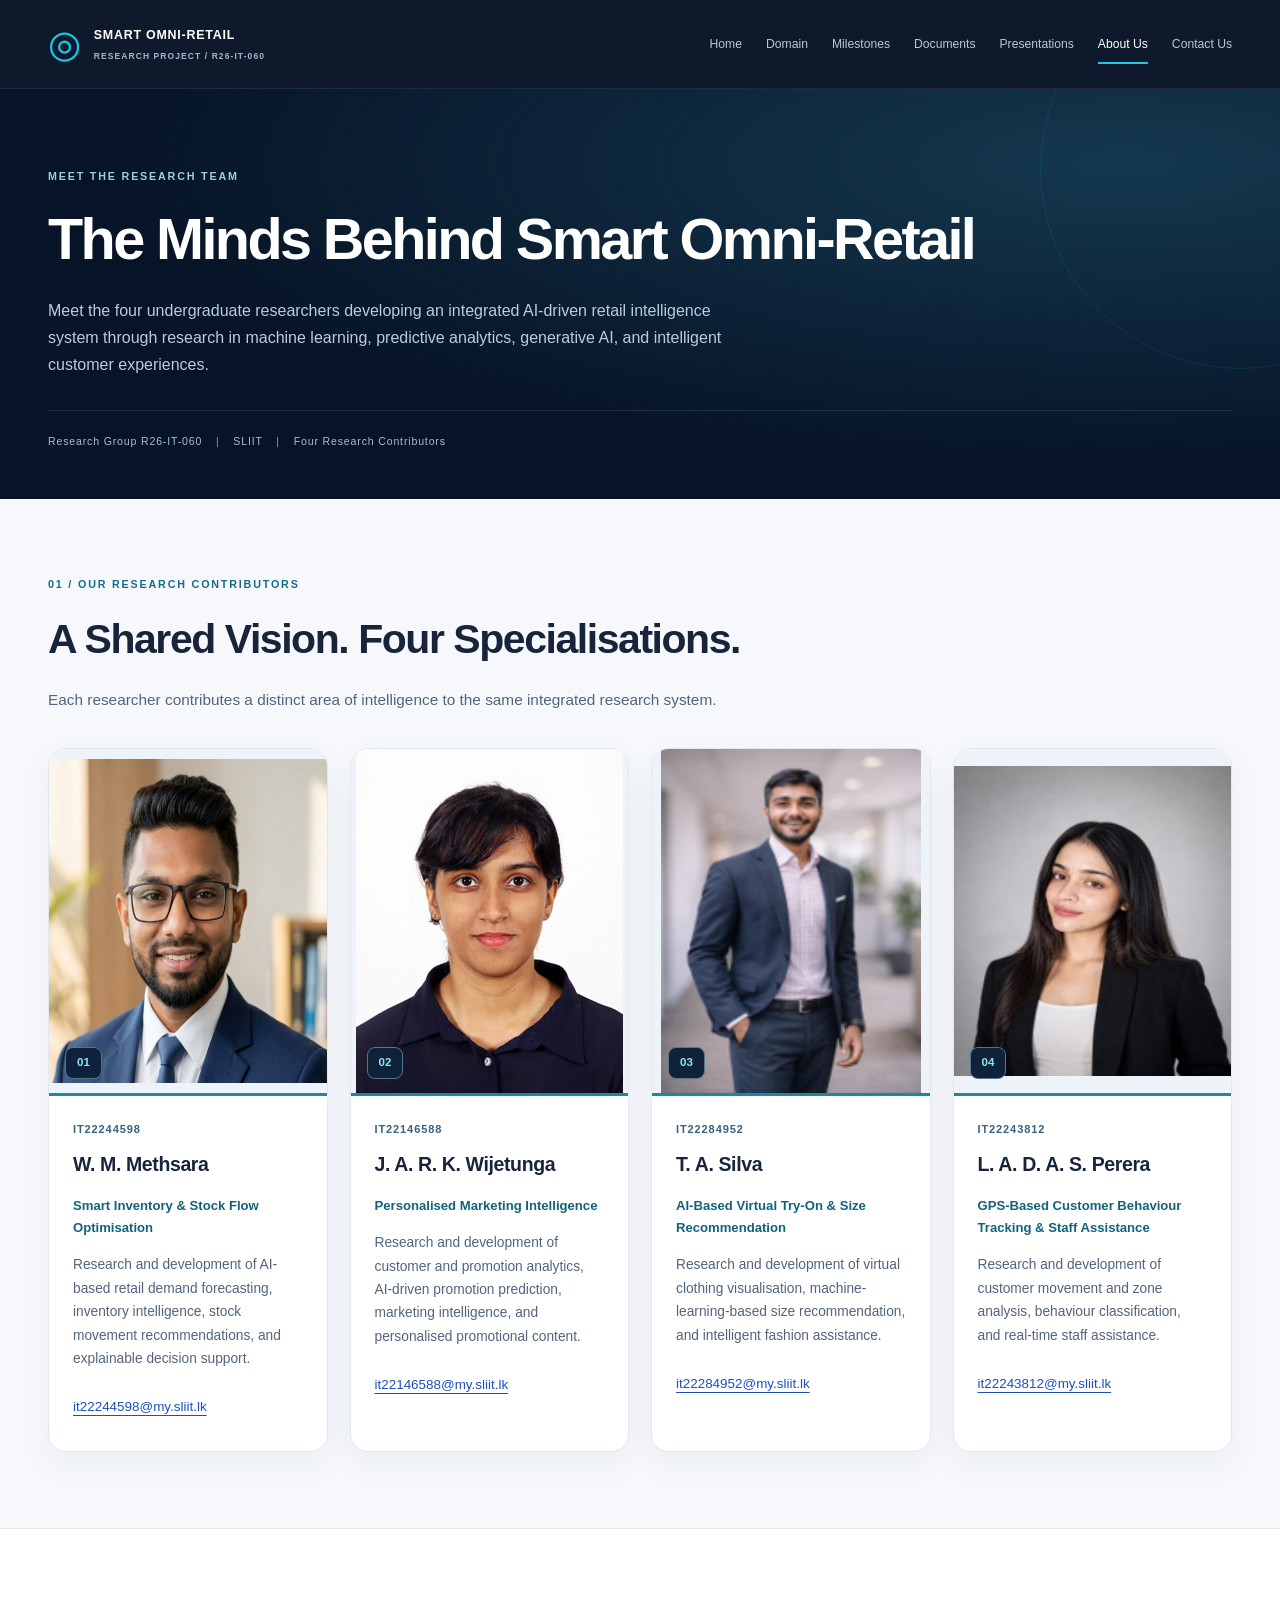
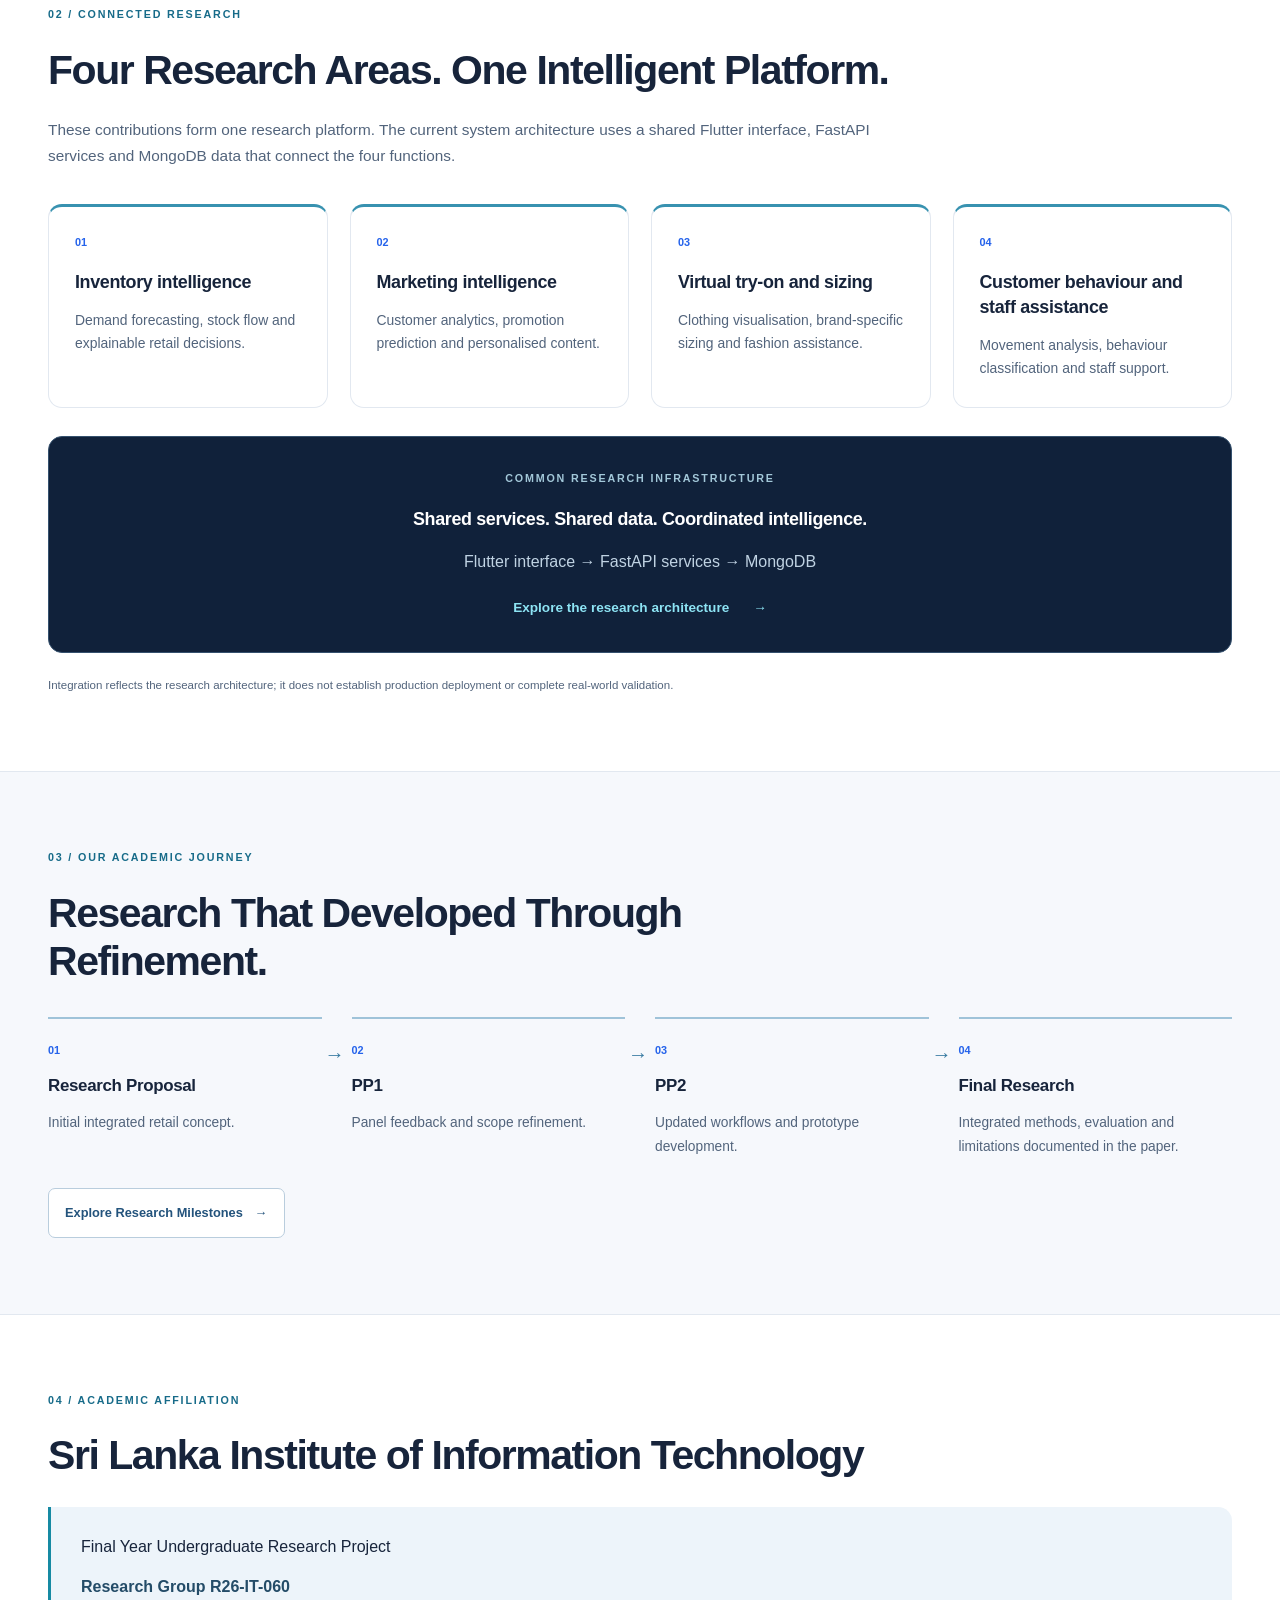
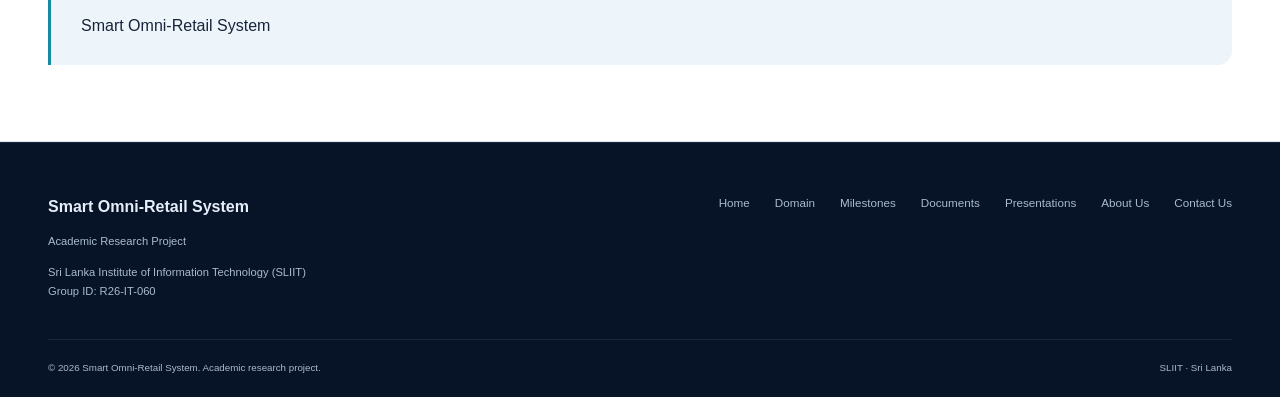
==== about.html @ 410c2c69 "Initialize academic website source with private document exclusions" ====
<!DOCTYPE html>
<html lang="en"><head><meta charset="utf-8"><meta name="viewport" content="width=device-width,initial-scale=1"><meta name="description" content="Smart Omni-Retail System: an integrated AI-driven fashion retail research project at SLIIT, group R26-IT-060."><meta name="theme-color" content="#071326"><title>About Us | Smart Omni-Retail Research</title><link rel="stylesheet" href="css/style.css"><link rel="stylesheet" href="css/components.css"><link rel="stylesheet" href="css/responsive.css"></head><body><a class="skip" href="#main">Skip to main content</a><header><div class="container header-inner"><a class="brand" href="index.html"><span class="brand-mark" aria-hidden="true">&#9678;</span><span>SMART OMNI-RETAIL<small>RESEARCH PROJECT / R26-IT-060</small></span></a><nav class="desktop-nav" aria-label="Main navigation"><a href="index.html">Home</a><a href="domain.html">Domain</a><a href="milestones.html">Milestones</a><a href="documents.html">Documents</a><a href="presentations.html">Presentations</a><a href="about.html" aria-current="page">About Us</a><a href="contact.html">Contact Us</a></nav><details class="mobile-nav"><summary>Menu <span aria-hidden="true">&#43;</span></summary><nav aria-label="Mobile navigation"><a href="index.html">Home</a><a href="domain.html">Domain</a><a href="milestones.html">Milestones</a><a href="documents.html">Documents</a><a href="presentations.html">Presentations</a><a href="about.html" aria-current="page">About Us</a><a href="contact.html">Contact Us</a></nav></details></div></header><main id="main" class="archive-page people-page"><section class="archive-hero"><div class="container"><p class="eyebrow">MEET THE RESEARCH TEAM</p><h1>The Minds Behind Smart Omni-Retail</h1><p class="archive-hero-description">Meet the four undergraduate researchers developing an integrated AI-driven retail intelligence system through research in machine learning, predictive analytics, generative AI, and intelligent customer experiences.</p><div class="archive-hero-meta">Research Group R26-IT-060 <span aria-hidden="true">|</span> SLIIT <span aria-hidden="true">|</span> Four Research Contributors</div></div></section><section class="section" id="researchers"><div class="container"><p class="eyebrow">01 / OUR RESEARCH CONTRIBUTORS</p><h2>A Shared Vision. Four Specialisations.</h2><p class="archive-lead">Each researcher contributes a distinct area of intelligence to the same integrated research system.</p><div class="team-grid"><article class="team-card"><div class="team-portrait"><img src="assets/images/team/W.M.Methsara_IT22244598.png" alt="Portrait of W. M. Methsara" width="476" height="555" loading="lazy" decoding="async"><span class="team-number" aria-hidden="true">01</span></div><div class="team-card-body"><p class="team-id">IT22244598</p><h3>W. M. Methsara</h3><p class="team-specialisation">Smart Inventory &amp; Stock Flow Optimisation</p><p class="team-summary">Research and development of AI-based retail demand forecasting, inventory intelligence, stock movement recommendations, and explainable decision support.</p><a class="team-email" href="mailto:it22244598@my.sliit.lk">it22244598@my.sliit.lk</a></div></article><article class="team-card"><div class="team-portrait"><img src="assets/images/team/J.A.R.K.WIJETUNGA_IT22146588.jpg" alt="Portrait of J. A. R. K. Wijetunga" width="531" height="683" loading="lazy" decoding="async"><span class="team-number" aria-hidden="true">02</span></div><div class="team-card-body"><p class="team-id">IT22146588</p><h3>J. A. R. K. Wijetunga</h3><p class="team-specialisation">Personalised Marketing Intelligence</p><p class="team-summary">Research and development of customer and promotion analytics, AI-driven promotion prediction, marketing intelligence, and personalised promotional content.</p><a class="team-email" href="mailto:it22146588@my.sliit.lk">it22146588@my.sliit.lk</a></div></article><article class="team-card"><div class="team-portrait"><img src="assets/images/team/T.A.Silva_IT22284952.png" alt="Portrait of T. A. Silva" width="146" height="193" loading="lazy" decoding="async"><span class="team-number" aria-hidden="true">03</span></div><div class="team-card-body"><p class="team-id">IT22284952</p><h3>T. A. Silva</h3><p class="team-specialisation">AI-Based Virtual Try-On &amp; Size Recommendation</p><p class="team-summary">Research and development of virtual clothing visualisation, machine-learning-based size recommendation, and intelligent fashion assistance.</p><a class="team-email" href="mailto:it22284952@my.sliit.lk">it22284952@my.sliit.lk</a></div></article><article class="team-card"><div class="team-portrait"><img src="assets/images/team/L.A.D.A.S.Perera_IT22243812.jpg" alt="Portrait of L. A. D. A. S. Perera" width="221" height="247" loading="lazy" decoding="async"><span class="team-number" aria-hidden="true">04</span></div><div class="team-card-body"><p class="team-id">IT22243812</p><h3>L. A. D. A. S. Perera</h3><p class="team-specialisation">GPS-Based Customer Behaviour Tracking &amp; Staff Assistance</p><p class="team-summary">Research and development of customer movement and zone analysis, behaviour classification, and real-time staff assistance.</p><a class="team-email" href="mailto:it22243812@my.sliit.lk">it22243812@my.sliit.lk</a></div></article></div></div></section><section class="section white-section" id="integrated-contributions"><div class="container"><p class="eyebrow">02 / CONNECTED RESEARCH</p><h2>Four Research Areas. One Intelligent Platform.</h2><p class="archive-lead">These contributions form one research platform. The current system architecture uses a shared Flutter interface, FastAPI services and MongoDB data that connect the four functions.</p><div class="team-function-grid"><article class="team-function"><span class="index">01</span><h3>Inventory intelligence</h3><p>Demand forecasting, stock flow and explainable retail decisions.</p></article><article class="team-function"><span class="index">02</span><h3>Marketing intelligence</h3><p>Customer analytics, promotion prediction and personalised content.</p></article><article class="team-function"><span class="index">03</span><h3>Virtual try-on and sizing</h3><p>Clothing visualisation, brand-specific sizing and fashion assistance.</p></article><article class="team-function"><span class="index">04</span><h3>Customer behaviour and staff assistance</h3><p>Movement analysis, behaviour classification and staff support.</p></article></div><div class="team-shared"><p class="eyebrow">COMMON RESEARCH INFRASTRUCTURE</p><h3>Shared services. Shared data. Coordinated intelligence.</h3><p>Flutter interface &rarr; FastAPI services &rarr; MongoDB</p><a class="text-link" href="domain.html#architecture">Explore the research architecture <span aria-hidden="true">&#8594;</span></a></div><p class="archive-source">Integration reflects the research architecture; it does not establish production deployment or complete real-world validation.</p></div></section><section class="section" id="team-journey"><div class="container"><p class="eyebrow">03 / OUR ACADEMIC JOURNEY</p><h2>Research That Developed Through Refinement.</h2><ol class="research-progression"><li><span class="index">01</span><h3>Research Proposal</h3><p>Initial integrated retail concept.</p></li><li><span class="index">02</span><h3>PP1</h3><p>Panel feedback and scope refinement.</p></li><li><span class="index">03</span><h3>PP2</h3><p>Updated workflows and prototype development.</p></li><li><span class="index">04</span><h3>Final Research</h3><p>Integrated methods, evaluation and limitations documented in the paper.</p></li></ol><div class="archive-bottom-links"><a class="button archive-outline" href="milestones.html">Explore Research Milestones <span aria-hidden="true">&#8594;</span></a></div></div></section><section class="section white-section" id="academic-affiliation"><div class="container"><p class="eyebrow">04 / ACADEMIC AFFILIATION</p><h2>Sri Lanka Institute of Information Technology</h2><div class="team-affiliation"><p>Final Year Undergraduate Research Project</p><strong>Research Group R26-IT-060</strong><p>Smart Omni-Retail System</p></div></div></section></main><footer><div class="container footer-grid"><div><a class="footer-brand" href="index.html">Smart Omni-Retail System</a><p>Academic Research Project</p><p>Sri Lanka Institute of Information Technology (SLIIT)<br>Group ID: R26-IT-060</p></div><nav aria-label="Footer navigation"><a href="index.html">Home</a><a href="domain.html">Domain</a><a href="milestones.html">Milestones</a><a href="documents.html">Documents</a><a href="presentations.html">Presentations</a><a href="about.html">About Us</a><a href="contact.html">Contact Us</a></nav></div><div class="container footer-bottom"><span>&copy; 2026 Smart Omni-Retail System. Academic research project.</span><span>SLIIT &middot; Sri Lanka</span></div></footer></body></html>
---- css/style.css ----
/* Design tokens, reset, typography and global layout */
:root {
  --navy: #071326;
  --navy-soft: #10213a;
  --cyan: #19c8e8;
  --blue: #2563eb;
  --background: #f6f8fc;
  --white: #fff;
  --text: #17243b;
  --muted: #52647c;
  --border: #e2e8f0;
  --radius: 18px;
  --shadow: 0 12px 32px rgb(23 36 59 / 5%);
}
*,
*::before,
*::after {
  box-sizing: border-box;
}
html {
  scroll-behavior: smooth;
  scroll-padding-top: 110px;
}
body {
  margin: 0;
  background: var(--background);
  color: var(--text);
  font-family: "Segoe UI", Arial, sans-serif;
  font-size: 16px;
  line-height: 1.7;
  -webkit-font-smoothing: antialiased;
}
h1,
h2,
h3,
p,
figure {
  margin: 0;
}
h1,
h2,
h3 {
  line-height: 1.18;
  letter-spacing: -0.035em;
}
h2 {
  font-size: clamp(1.9rem, 3.2vw, 2.85rem);
  font-weight: 650;
}
h3 {
  font-size: 1.12rem;
  letter-spacing: -0.02em;
}
a {
  color: inherit;
  text-decoration: none;
}
a:focus-visible,
summary:focus-visible {
  outline: 3px solid var(--blue);
  outline-offset: 5px;
}
svg {
  width: 25px;
  height: 25px;
  flex-shrink: 0;
}
::selection {
  background: #b4eff7;
  color: var(--navy);
}
.container {
  width: min(1240px, calc(100% - 96px));
  margin-inline: auto;
}
.section {
  padding: 94px 0;
}
.eyebrow {
  font-size: 0.67rem;
  letter-spacing: 0.17em;
  font-weight: 700;
  color: #176b89;
  margin-bottom: 22px;
}
.section-heading {
  display: flex;
  justify-content: space-between;
  align-items: end;
  gap: 32px;
  margin-bottom: 38px;
}
.section-heading > p {
  color: var(--muted);
  font-size: 0.9rem;
}
.description {
  color: var(--muted);
  margin-top: 24px;
  max-width: 470px;
}
.muted {
  color: var(--muted);
  font-size: 0.85rem;
}
.button-row {
  display: flex;
  flex-wrap: wrap;
  gap: 12px;
}
.text-link {
  display: inline-flex;
  align-items: center;
  gap: 24px;
  color: #1d4ebc;
  font-weight: 650;
  font-size: 0.85rem;
}
.text-link:hover {
  color: #13407e;
}
.skip {
  position: fixed;
  top: 10px;
  left: 12px;
  z-index: 100;
  background: white;
  color: var(--navy);
  padding: 10px 16px;
  transform: translateY(-160%);
}
.skip:focus {
  transform: translateY(0);
}

/* Allow grid children to shrink at narrow viewport widths. */
.hero-grid > * {
  min-width: 0;
}
.hero-visual {
  min-width: 0;
}

/* Phase 2: scoped academic layout; existing pages retain their tokens. */
html.domain-document{--research-header-height:88px;--research-nav-height:56px;scroll-padding-top:calc(var(--research-header-height) + var(--research-nav-height) + 18px)}
.domain-page{--domain-cyan:#08768c;--domain-purple:#7754a4;--domain-green:#28735c}
.domain-page .section{padding-block:76px}.domain-page p{overflow-wrap:break-word}.domain-page h2{max-width:840px}.domain-page h4{font-size:.83rem;margin:22px 0 10px;letter-spacing:.015em}.domain-page h4:first-child{margin-top:0}.domain-page ul{padding-left:20px}.domain-page li{padding-left:2px}.domain-page li+li{margin-top:7px}.domain-page .domain-lead{font-size:.96rem;color:var(--muted);max-width:820px;margin:22px 0 32px}.domain-page .source-line{font-size:.75rem;color:var(--muted);margin-top:24px}.domain-page small{font-size:.65rem;letter-spacing:.1em;font-weight:650}.domain-page .domain-intro{display:grid;grid-template-columns:.9fr 1.1fr;gap:75px}.domain-page .domain-intro p:not(.eyebrow){color:var(--muted);font-size:.94rem}.domain-page .domain-intro p+p{margin-top:18px}.domain-page .domain-figure{margin-top:36px}.domain-page figcaption{font-size:.76rem;color:var(--muted);margin-top:20px;line-height:1.6}.domain-page .citations{font-size:.78rem;white-space:normal}.domain-page .citations a{display:inline-block;color:#1d4ebc;text-decoration:underline;text-underline-offset:3px;padding-inline:2px}.domain-page .domain-note a{text-decoration:underline;text-underline-offset:3px;color:#1d4ebc}.domain-page .back-top{margin-top:30px}

/* Phase 3: scoped archive layout and typography. */
.archive-page{--archive-cyan:#126f88;--archive-purple:#7256a3;--archive-green:#28735c}
.archive-page .section{padding-block:76px}
.archive-page h2{max-width:850px}
.archive-page p{overflow-wrap:break-word}
.archive-page h4{font-size:.87rem;letter-spacing:-.01em;line-height:1.45}
.archive-page .archive-lead{color:var(--muted);font-size:.96rem;max-width:840px;margin:23px 0 35px}
.archive-page .archive-section-heading{display:flex;justify-content:space-between;align-items:end;gap:30px}
.archive-page .archive-section-heading .text-link{flex-shrink:0}
.archive-page small{font-size:.64rem;font-weight:700;letter-spacing:.1em;line-height:1.6}
.archive-page .button{max-width:100%;gap:12px;padding-inline:16px;text-align:center}
.archive-page .button span{flex-shrink:0}
.archive-page .archive-source{font-size:.72rem;color:var(--muted);margin-top:23px}
.archive-page .archive-file-note{font-size:.84rem;color:var(--muted);margin:-12px 0 30px;max-width:820px}
---- css/components.css ----
/* Navigation and shared components */
header {
  position: sticky;
  top: 0;
  z-index: 20;
  background: rgb(7 19 38 / 97%);
  color: white;
  border-bottom: 1px solid #ffffff12;
}
.header-inner {
  display: flex;
  align-items: center;
  justify-content: space-between;
  gap: 24px;
  min-height: 88px;
}
.brand {
  display: flex;
  align-items: center;
  gap: 12px;
  font-size: 0.78rem;
  letter-spacing: 0.06em;
  font-weight: 700;
  flex-shrink: 0;
}
.brand small {
  display: block;
  color: #a4b4c9;
  font-size: 0.53rem;
  letter-spacing: 0.13em;
  margin-top: 3px;
}
.brand-mark {
  color: var(--cyan);
  font-size: 2.4rem;
  font-weight: 400;
  line-height: 1;
}
.desktop-nav {
  display: flex;
  gap: 24px;
  align-items: center;
}
.desktop-nav a {
  position: relative;
  font-size: 0.76rem;
  color: #b9c7d9;
  padding: 32px 0;
  transition: color 0.2s;
}
.desktop-nav a:hover,
.desktop-nav a[aria-current] {
  color: white;
}
.desktop-nav a[aria-current]::after {
  content: "";
  position: absolute;
  bottom: 22px;
  left: 0;
  right: 0;
  height: 2px;
  background: var(--cyan);
}
.mobile-nav {
  display: none;
}
.button {
  display: inline-flex;
  align-items: center;
  justify-content: center;
  gap: 22px;
  min-height: 48px;
  padding: 13px 20px;
  border-radius: 7px;
  font-size: 0.8rem;
  font-weight: 650;
  border: 1px solid transparent;
  transition:
    background 0.2s,
    transform 0.2s;
}
.button:hover {
  transform: translateY(-2px);
}
.primary {
  background: var(--cyan);
  color: #071326;
}
.primary:hover {
  background: #70e2f3;
}
.outline {
  border-color: #52627b;
  color: #edf4fd;
  background: #ffffff03;
}
.outline:hover {
  background: #ffffff0e;
}
/* Dark hero and conceptual integration graphic */
.hero {
  background:
    radial-gradient(ellipse at 82% 32%, #12304a 0, transparent 50%), var(--navy);
  color: white;
  overflow: hidden;
}
.hero-grid {
  display: grid;
  grid-template-columns: 1fr 1fr;
  gap: 54px;
  padding-top: 76px;
  padding-bottom: 60px;
  align-items: center;
}
.hero-copy {
  animation: entrance 0.7s ease-out;
}
.hero .eyebrow {
  color: #a5bccf;
  font-size: 0.61rem;
  letter-spacing: 0.14em;
}
.hero .eyebrow::before {
  content: "";
  display: inline-block;
  height: 6px;
  width: 6px;
  border-radius: 50%;
  background: var(--cyan);
  margin-right: 8px;
}
.hero h1 {
  font-size: clamp(3.5rem, 5.6vw, 5.5rem);
  line-height: 1.03;
  letter-spacing: -0.055em;
  font-weight: 650;
}
.hero h1 > span {
  color: var(--cyan);
  background: linear-gradient(110deg, #8ae7f4, var(--cyan));
  background-clip: text;
  -webkit-text-fill-color: transparent;
}
.hero-subtitle {
  font-size: 1.06rem;
  color: #d3e1ed;
  max-width: 410px;
  margin-top: 25px;
  line-height: 1.5;
}
.hero-description {
  color: #a6b8ce;
  font-size: 0.86rem;
  max-width: 470px;
  margin: 19px 0 29px;
}
.hero-visual {
  border: 1px solid #ffffff15;
  border-radius: 22px;
  background: linear-gradient(140deg, #ffffff04, #ffffff01);
  padding: 22px 20px;
  animation: entrance 1s ease-out;
}
.visual-caption {
  display: flex;
  justify-content: space-between;
  gap: 15px;
  color: #97b8c7;
  font-size: 0.51rem;
  letter-spacing: 0.14em;
}
.visual-caption span:last-child {
  color: #8ba1b9;
}
.orbit-map {
  height: 405px;
  position: relative;
  display: grid;
  place-items: center;
}
.orbit-ring {
  position: absolute;
  border: 1px solid #2e658a60;
  border-radius: 50%;
}
.outer {
  width: 355px;
  height: 355px;
  border-style: dashed;
  animation: quiet-glow 7s ease-in-out infinite;
}
.inner {
  width: 230px;
  height: 230px;
}
.connector {
  position: absolute;
}
.horizontal {
  width: 90%;
  height: 1px;
  background: linear-gradient(90deg, transparent, #19c8e85c, transparent);
}
.vertical {
  width: 1px;
  height: 84%;
  background: linear-gradient(transparent, #19c8e85c, transparent);
}
.core-node {
  z-index: 2;
  background: linear-gradient(145deg, #17384d, #10263e);
  border: 1px solid #4aadc46b;
  width: 156px;
  height: 156px;
  border-radius: 50%;
  display: flex;
  flex-direction: column;
  justify-content: center;
  align-items: center;
  box-shadow: 0 0 45px #19c8e810;
  text-align: center;
}
.core-node > span {
  color: var(--cyan);
  font-size: 30px;
  line-height: 1.2;
  margin-bottom: 8px;
}
.core-node strong {
  font-size: 0.8rem;
  letter-spacing: 0.07em;
  line-height: 1.4;
}
.core-node small {
  color: #a0bacd;
  font-size: 0.4rem;
  letter-spacing: 0.06em;
  margin-top: 9px;
}
.orbit-node {
  position: absolute;
  display: flex;
  align-items: center;
  gap: 10px;
  width: 192px;
  padding: 14px 13px;
  border: 1px solid #557e9c61;
  border-radius: 10px;
  background: linear-gradient(120deg, #18334a, #10233c);
  z-index: 3;
  font-size: 0.71rem;
  line-height: 1.4;
  box-shadow: 0 12px 30px #00000014;
  animation: float 6s ease-in-out infinite;
}
.orbit-node small {
  display: block;
  font-size: 0.44rem;
  letter-spacing: 0.12em;
  color: #a0b9cc;
  margin-bottom: 5px;
}
.orbit-node svg {
  color: var(--cyan);
}
.node-0 {
  top: 39px;
  left: 0;
}
.node-1 {
  top: 39px;
  right: 0;
  animation-delay: -1.5s;
}
.node-2 {
  bottom: 39px;
  left: 0;
  animation-delay: -3s;
}
.node-3 {
  bottom: 39px;
  right: 0;
  animation-delay: -4.5s;
}
.hero-visual figcaption {
  color: #9bb1c7;
  font-size: 0.67rem;
  text-align: center;
  max-width: 340px;
  margin: auto;
  line-height: 1.7;
}
.hero-bottom {
  border-top: 1px solid #ffffff15;
  padding-block: 22px;
  display: flex;
  justify-content: space-between;
  gap: 20px;
  color: #a3b6cd;
  font-size: 0.57rem;
  letter-spacing: 0.12em;
}
/* Academic content */
.section-intro {
  display: grid;
  grid-template-columns: 1fr 1fr;
  gap: 90px;
  align-items: center;
  margin-bottom: 44px;
}
.section-intro > p {
  color: var(--muted);
  font-size: 0.95rem;
}
.concept-grid {
  display: grid;
  grid-template-columns: repeat(3, 1fr);
  gap: 30px;
}
.concept-card {
  padding: 24px 0 0;
  border-top: 1px solid #d5deeb;
}
.index {
  display: block;
  color: #2563eb;
  font-size: 0.68rem;
  font-weight: 700;
}
.concept-card .index {
  margin-bottom: 13px;
}
.concept-card p {
  color: var(--muted);
  font-size: 0.86rem;
  margin-top: 13px;
  max-width: 340px;
}
.white-section {
  background: white;
  border-block: 1px solid var(--border);
}
.research-grid {
  display: grid;
  grid-template-columns: repeat(4, 1fr);
  gap: 18px;
}
.research-card {
  border: 1px solid var(--border);
  border-radius: var(--radius);
  padding: 25px 22px;
  box-shadow: var(--shadow);
  transition:
    transform 0.25s,
    border-color 0.25s;
}
.research-card:hover {
  transform: translateY(-6px);
  border-color: #8db4df;
}
.card-top {
  display: flex;
  align-items: center;
  justify-content: space-between;
  margin-bottom: 27px;
}
.icon-box {
  display: flex;
  padding: 12px;
  border-radius: 12px;
  background: #eaf6fb;
  color: #096b8b;
}
.accent-1 .icon-box {
  background: #edf0fe;
  color: #4b5bba;
}
.accent-2 .icon-box {
  background: #f3edfc;
  color: #7b4bb0;
}
.accent-3 .icon-box {
  background: #e9f6f0;
  color: #247b62;
}
.research-card h3 {
  font-size: 1.08rem;
  line-height: 1.45;
  min-height: 78px;
}
.research-card p {
  color: var(--muted);
  font-size: 0.82rem;
  margin-top: 15px;
}
.card-tag {
  display: block;
  font-size: 0.59rem;
  color: #52647c;
  border-top: 1px solid var(--border);
  padding-top: 18px;
  margin-top: 24px;
}
.architecture-grid {
  display: grid;
  grid-template-columns: 1fr 1fr;
  gap: 100px;
  align-items: center;
}
.architecture-note {
  border-left: 2px solid #34aeca;
  background: #eaf0f7;
  padding: 17px 20px;
  margin: 26px 0;
}
.architecture-note strong {
  font-size: 0.82rem;
}
.architecture-note p {
  font-size: 0.78rem;
  color: var(--muted);
  margin-top: 5px;
}
.architecture-stack {
  margin: 0;
  padding: 0;
  list-style: none;
  display: grid;
  gap: 20px;
}
.architecture-stack li {
  display: flex;
  align-items: center;
  gap: 19px;
  background: white;
  border: 1px solid #dce5ef;
  border-radius: 12px;
  padding: 20px;
  position: relative;
  box-shadow: var(--shadow);
}
.architecture-stack li:not(:last-child)::after {
  content: "";
  height: 21px;
  width: 1px;
  background: #8abbd7;
  position: absolute;
  bottom: -22px;
  left: 50%;
}
.layer-number {
  font-size: 0.67rem;
  font-weight: 650;
  color: #29689b;
  padding: 8px 10px;
  background: #edf4fa;
  border-radius: 7px;
}
.architecture-stack small {
  font-size: 0.52rem;
  color: #52647c;
  letter-spacing: 0.14em;
}
.architecture-stack h3 {
  font-size: 0.91rem;
  margin-top: 5px;
  line-height: 1.4;
}
.architecture-stack li:nth-child(3) {
  background: #10213a;
  color: white;
}
.architecture-stack li:nth-child(3) small,
.architecture-stack p {
  color: #afc4d9;
}
.architecture-stack p {
  font-size: 0.62rem;
  margin-top: 8px;
}
.timeline {
  list-style: none;
  padding: 0;
  margin: 54px 0 30px;
  display: grid;
  grid-template-columns: repeat(4, 1fr);
}
.timeline li {
  padding: 32px 24px 0 0;
  position: relative;
  border-top: 1px solid #cedce9;
}
.timeline-dot {
  position: absolute;
  top: -6px;
  left: 0;
  width: 11px;
  height: 11px;
  border-radius: 50%;
  background: white;
  border: 2px solid #237ca1;
  box-shadow: 0 0 0 5px white;
}
.timeline small {
  font-size: 0.6rem;
  letter-spacing: 0.13em;
  color: #52708d;
}
.timeline h3 {
  font-size: 0.98rem;
  margin-top: 10px;
  line-height: 1.4;
}
.resource-grid {
  display: grid;
  grid-template-columns: repeat(3, 1fr);
  gap: 24px;
  margin-top: 35px;
}
.resource-card {
  display: flex;
  flex-direction: column;
  border: 1px solid var(--border);
  background: white;
  border-radius: 14px;
  padding: 28px;
  transition:
    transform 0.25s,
    box-shadow 0.25s;
}
.resource-card:hover {
  transform: translateY(-4px);
  box-shadow: var(--shadow);
}
.resource-symbol {
  color: #2866a3;
  font-size: 26px;
  margin-bottom: 20px;
}
.resource-card p {
  font-size: 0.84rem;
  color: var(--muted);
  margin: 14px 0 26px;
}
.resource-link {
  display: flex;
  justify-content: space-between;
  font-size: 0.76rem;
  color: #1d4ebc;
  font-weight: 650;
  margin-top: auto;
}
/* Closing, footer and internal pages */
.closing {
  background:
    radial-gradient(ellipse at 50% 100%, #163552, transparent 75%), var(--navy);
  color: white;
  padding: 80px 0;
  text-align: center;
}
.closing .eyebrow {
  color: #9fc2d7;
}
.closing h2 {
  font-size: clamp(2rem, 3.6vw, 3.1rem);
}
.closing .description {
  max-width: 620px;
  color: #b0c1d6;
  font-size: 0.93rem;
  margin: 23px auto 30px;
}
.closing .button-row {
  justify-content: center;
}
footer {
  background: #071326;
  color: #a9bbcf;
  padding-top: 50px;
  border-top: 1px solid #ffffff15;
}
.footer-grid {
  display: grid;
  grid-template-columns: 1fr 1fr;
  gap: 50px;
  padding-bottom: 38px;
}
.footer-brand {
  font-size: 1rem;
  font-weight: 650;
  color: #e5eef9;
}
.footer-grid p {
  font-size: 0.7rem;
  margin-top: 12px;
}
.footer-grid nav {
  display: flex;
  flex-wrap: wrap;
  gap: 12px 25px;
  align-content: start;
  justify-content: end;
  font-size: 0.73rem;
}
.footer-grid nav a:hover {
  color: var(--cyan);
}
.footer-bottom {
  border-top: 1px solid #ffffff15;
  padding-block: 20px;
  display: flex;
  justify-content: space-between;
  gap: 20px;
  font-size: 0.61rem;
}
.internal-hero {
  background:
    radial-gradient(ellipse at 85% 100%, #163552, transparent 70%), var(--navy);
  padding: 90px 0;
  color: white;
}
.internal-hero .eyebrow {
  color: #9fc2d7;
}
.internal-hero h1 {
  font-size: clamp(2.6rem, 5vw, 4.3rem);
}
.internal-hero p:last-child {
  color: #b6c6d9;
  max-width: 650px;
  margin-top: 22px;
}
.placeholder-card {
  background: white;
  border: 1px solid var(--border);
  border-radius: var(--radius);
  padding: 48px;
  max-width: 780px;
  box-shadow: var(--shadow);
}
.pending {
  display: inline-block;
  background: #eaf3fa;
  color: #286083;
  padding: 7px 12px;
  border-radius: 5px;
  font-size: 0.63rem;
  letter-spacing: 0.08em;
  margin-bottom: 22px;
}
.placeholder-card h2 {
  font-size: 1.8rem;
}
.placeholder-card p {
  color: var(--muted);
  margin: 20px 0 28px;
}
header a:focus-visible,
header summary:focus-visible,
.hero a:focus-visible,
.closing a:focus-visible,
footer a:focus-visible {
  outline-color: var(--cyan);
}
@keyframes entrance {
  from {
    opacity: 0.5;
    transform: translateY(12px);
  }
  to {
    opacity: 1;
    transform: translateY(0);
  }
}
@keyframes float {
  0%,
  100% {
    transform: translateY(0);
  }
  50% {
    transform: translateY(-5px);
  }
}
@keyframes quiet-glow {
  0%,
  100% {
    opacity: 0.55;
  }
  50% {
    opacity: 1;
  }
}

/* Phase 2: Research Domain components */
.domain-hero{background:radial-gradient(ellipse at 88% 20%,#133950 0,transparent 65%),var(--navy);color:white;padding:76px 0 54px;position:relative;overflow:hidden}.domain-hero::after{content:'';position:absolute;width:450px;height:450px;border:1px solid #19c8e81c;border-radius:50%;top:-130px;right:-140px;pointer-events:none;animation:quiet-glow 8s ease-in-out infinite}.domain-hero .container{position:relative;z-index:1;animation:entrance .7s ease-out}.domain-hero .eyebrow{color:#a3c8d9}.domain-hero h1{max-width:990px;font-size:clamp(2.6rem,4.7vw,4.25rem);line-height:1.12;letter-spacing:-.045em}.domain-hero h1 span{color:#66dfef}.domain-hero p:not(.eyebrow){font-size:1rem;color:#b8c9dd;max-width:680px;margin-top:25px}.hero-indicators{display:flex;gap:12px 28px;flex-wrap:wrap;list-style:none;margin:28px 0;padding:0!important;color:#d5e5f0;font-size:.74rem}.domain-page .hero-indicators li+li{margin-top:0}.hero-indicators li::before{content:'';display:inline-block;height:5px;width:5px;background:var(--cyan);border-radius:50%;margin-right:8px;vertical-align:middle}.domain-hero-meta{border-top:1px solid #ffffff1a;margin-top:35px;padding-top:21px;letter-spacing:.11em;font-size:.61rem;color:#a3bace}.domain-section-nav{position:sticky;top:var(--research-header-height);z-index:15;background:#fffffffa;border-bottom:1px solid var(--border);box-shadow:0 5px 20px #17243b05}.domain-section-nav .container{display:flex;gap:28px;align-items:center;overflow-x:auto;min-height:var(--research-nav-height);scrollbar-width:thin;padding-block:5px}.domain-section-nav a{flex-shrink:0;font-size:.76rem;font-weight:650;color:#465d78;white-space:nowrap;padding:9px 3px}.domain-section-nav a:hover{color:#07627b}.domain-section-nav a:focus-visible{outline-offset:-1px}
.challenge-flow{display:grid;grid-template-columns:repeat(3,1fr);gap:32px}.challenge-flow>div{position:relative;border:1px solid #d8e4ee;border-radius:14px;padding:25px;background:white}.challenge-flow>div:last-child{background:#10213a;color:white;border-color:#10213a}.challenge-flow>div:not(:last-child)::after{content:'\2192';position:absolute;right:-26px;top:45%;color:#287ca2;font-size:22px}.challenge-flow small{color:#47728c}.challenge-flow>div:last-child small{color:#a1d4e0}.challenge-flow h3{font-size:1.05rem;margin:12px 0}.challenge-flow p{font-size:.85rem;color:var(--muted)}.challenge-flow>div:last-child p{color:#b5c9dc}.literature-grid{display:grid;grid-template-columns:repeat(6,1fr);gap:22px;margin-bottom:30px}.literature-card{grid-column:span 2;border:1px solid var(--border);border-radius:var(--radius);padding:26px;background:#fff;box-shadow:var(--shadow);display:flex;flex-direction:column}.literature-card:nth-child(n+4){grid-column:span 3}.literature-card .index{font-size:.61rem;margin-bottom:16px}.literature-card h3{font-size:1.08rem;line-height:1.4;margin-bottom:16px}.literature-card>p{font-size:.87rem;color:var(--muted);margin-bottom:22px}.research-connection{border-top:1px solid var(--border);padding-top:18px;margin-top:auto}.research-connection strong{font-size:.72rem;color:#285578}.research-connection p{font-size:.8rem;color:var(--muted);margin-top:9px}.table-scroll{overflow-x:auto;border:1px solid var(--border);border-radius:12px;background:white;margin-top:26px;scrollbar-width:thin}.domain-page table{border-collapse:collapse;width:100%;text-align:left;font-size:.82rem;line-height:1.6}.domain-page caption{text-align:left;padding:16px 20px;font-size:.75rem;font-weight:650;color:#52647c;background:#f9fbfd;caption-side:top}.domain-page th,.domain-page td{padding:15px 20px;vertical-align:top;border-top:1px solid var(--border)}.domain-page thead th{background:#edf3f8;font-size:.72rem;color:#34536f;white-space:nowrap}.domain-page tbody th{font-weight:650;width:23%}.domain-page td{color:var(--muted)}.domain-note{background:#eaf2f8;border-left:3px solid #399ab3;padding:20px 24px;border-radius:0 10px 10px 0;margin-top:28px;font-size:.83rem}.domain-note strong{color:#24435e}.domain-note p{color:#465d73;margin-top:8px}.comparison-grid{display:grid;grid-template-columns:1fr 1fr;gap:26px;margin-top:30px}.comparison-card,.contribution-card{padding:32px;border:1px solid var(--border);border-radius:var(--radius);background:white}.comparison-card small{color:#52647c}.comparison-card h3{font-size:1.2rem;margin-top:13px}.comparison-card ul,.contribution-card ul{font-size:.89rem;color:var(--muted);margin-bottom:0}.comparison-card.connected{background:var(--navy-soft);border-color:var(--navy-soft);color:white}.comparison-card.connected small{color:#8cdae9}.comparison-card.connected ul{color:#c0d1e3}.problem-statement{border-left:3px solid var(--cyan);padding:32px 36px;border-radius:0 14px 14px 0;background:#10213a;color:#eaf3fc}.problem-statement p{font-size:clamp(1.1rem,2.1vw,1.65rem);line-height:1.5;max-width:980px}.problem-statement small{display:block;color:#b4c7da;margin-top:20px;letter-spacing:0;font-size:.75rem;font-weight:400}.main-objective{padding:28px;background:#eaf2f8;border-radius:12px;margin:30px 0}.main-objective small{color:#286082}.main-objective p{font-size:1rem;margin-top:10px;max-width:1000px}.objective-grid{list-style:none;padding:0;display:grid;grid-template-columns:repeat(3,1fr);gap:18px;margin:0}.objective-grid li{background:white;padding:24px!important;border:1px solid var(--border);border-radius:12px;margin:0!important}.objective-grid p{font-size:.88rem;color:var(--muted);margin-top:12px}.method-workflow{list-style:none;padding:0;display:grid;grid-template-columns:repeat(3,1fr);gap:30px;margin:0}.method-workflow li{position:relative;background:#f6f8fc;border:1px solid var(--border);border-radius:14px;padding:25px!important;margin:0!important}.method-workflow li:not(:last-child)::after{content:'\2192';position:absolute;right:-24px;top:35px;color:#33749c;font-size:20px}.method-workflow li:nth-child(3)::after{content:'\2193';right:50%;top:auto;bottom:-29px}.step-number{display:inline-grid;place-items:center;min-width:43px;height:43px;background:#e4f2f9;color:#0d6684;border-radius:10px;font-size:.79rem;font-weight:700}.method-workflow h3{margin:20px 0 12px;font-size:1.06rem}.method-workflow p{font-size:.84rem;color:var(--muted)}.iteration-note{border-bottom:1px dashed #8ab1cd;padding:15px 0;color:#446783;font-size:.75rem;text-align:center}.system-architecture{max-width:1020px;margin-inline:auto}.architecture-layer{position:relative;display:flex;align-items:center;gap:22px;padding:24px 30px;background:white;border:1px solid #d6e3ef;border-radius:14px;margin-bottom:28px}.architecture-layer::after{content:'';position:absolute;left:50%;bottom:-29px;width:1px;height:28px;background:#5399b7}.architecture-layer small{color:#4a6a84}.architecture-layer h3{font-size:1.18rem;margin-top:6px}.architecture-layer p{font-size:.82rem;color:var(--muted);margin-top:8px}.intelligence-layer{position:relative;border:1px dashed #a7bed2;padding:23px;border-radius:14px;margin-bottom:28px;background:#f0f5fa}.intelligence-layer>small{display:block;text-align:center;color:#4a6a84;margin-bottom:21px}.intelligence-layer::after{content:'';position:absolute;left:50%;bottom:-29px;width:1px;height:28px;background:#5399b7}.architecture-functions{display:grid;grid-template-columns:repeat(4,1fr);gap:14px}.architecture-function{padding:20px 15px;background:white;border:1px solid #d1e3ec;border-top:3px solid #3f91af;border-radius:10px}.architecture-function h3{font-size:.9rem;line-height:1.5;margin-top:12px}.function-1{border-top-color:#747dcc}.function-2{border-top-color:#9b75c0}.function-3{border-top-color:#4b9b83}.architecture-layer.data-layer{background:#10213a;color:white;margin-bottom:0;border-color:#10213a}.data-layer::after{display:none}.data-layer small,.data-layer p{color:#b5cddd}.component-detail{border:1px solid var(--border);border-top:3px solid #3892b0;border-radius:16px;padding:34px;margin-top:30px;background:white;box-shadow:var(--shadow)}.component-1{border-top-color:#717cc5}.component-2{border-top-color:#9b75c0}.component-3{border-top-color:#4b9b83}.component-heading{display:flex;gap:20px;align-items:center}.component-heading small{color:#52647c}.component-heading h3{font-size:1.4rem;line-height:1.35;margin-top:5px}.component-purpose{color:var(--muted);margin:19px 0 25px;font-size:.95rem}.component-columns{display:grid;grid-template-columns:1.2fr 1fr;gap:45px}.component-columns p,.component-columns li{font-size:.86rem;color:var(--muted)}.component-columns ul{margin-top:0}.component-metrics{display:flex;flex-wrap:wrap;gap:15px;margin-top:26px}.component-metrics>div{padding:16px 22px;background:#f1f6fa;border-radius:10px;min-width:160px}.component-metrics span{display:block;font-size:.72rem;color:#52647c}.component-metrics strong{display:block;font-size:1.7rem;color:#164965;margin-top:4px;font-weight:650}.rag-flow{display:grid;grid-template-columns:repeat(4,1fr);gap:24px;margin-top:24px}.rag-flow span{position:relative;background:#f3eff9;border:1px solid #e6dcef;padding:15px;border-radius:9px;text-align:center;color:#664681;font-size:.78rem}.rag-flow span:not(:last-child)::after{content:'\2192';position:absolute;right:-19px;top:35%;color:#7754a4}.results-section{background:#10213a;color:white}.results-section .eyebrow{color:#9ac9dc}.results-section .domain-lead{color:#b6c8db}.results-grid{display:grid;grid-template-columns:repeat(4,1fr);gap:19px}.result-card{padding:25px 22px;border:1px solid #36516c;background:#ffffff04;border-radius:14px}.result-card h3{font-size:.94rem;line-height:1.4;min-height:42px}.result-value{margin:24px 0 14px}.result-value span{display:block;font-size:.74rem;color:#b4cadf}.result-value strong{display:block;color:#63deef;font-size:2.35rem;letter-spacing:-.04em;font-weight:650}.result-card p{font-size:.73rem;color:#b5c9dd}.evaluation-discussion{display:grid;grid-template-columns:1fr 1fr;gap:40px;margin-top:32px;color:#c1d0e0;font-size:.89rem}.results-section .source-line{color:#b0c4d9}.contribution-card h3{font-size:1.2rem;margin-bottom:18px}.contribution-card>p{font-size:.9rem;color:var(--muted);margin-top:16px}.future-roadmap{display:grid;grid-template-columns:repeat(3,1fr);list-style:none;padding:0;gap:25px;margin:0}.future-roadmap li{display:flex;gap:18px;border-top:1px solid #cfdfe9;padding:22px 0 0!important;margin:0!important}.future-roadmap .index{padding-top:3px}.future-roadmap h3{font-size:1.03rem}.future-roadmap p{font-size:.85rem;color:var(--muted);margin-top:12px}.source-paper{margin-top:30px;padding:28px;background:white;border:1px solid var(--border);border-radius:14px}.source-paper small{color:#47718b}.source-paper h3{font-size:1.2rem;line-height:1.4;margin-top:12px}.source-paper p{font-size:.88rem;color:var(--muted);margin:15px 0}

/* Preserve chronological connectors without a misleading wrapped flow. */
.domain-page .method-workflow{grid-template-columns:repeat(6,1fr);gap:20px}.domain-page .method-workflow li{padding:20px 16px!important}.domain-page .method-workflow li:not(:last-child)::after{content:'\2192';right:-18px;top:32px;bottom:auto}.domain-page .method-workflow h3{font-size:.94rem;line-height:1.4}.domain-page .method-workflow p{font-size:.8rem}

/* Phase 3: shared research archive components. */
.archive-hero{background:radial-gradient(ellipse at 88% 18%,#14384e,transparent 65%),var(--navy);color:white;padding:78px 0 48px;position:relative;overflow:hidden}
.archive-hero::after{content:'';position:absolute;width:400px;height:400px;border:1px solid #19c8e81c;border-radius:50%;right:-160px;top:-120px;pointer-events:none;animation:quiet-glow 8s ease-in-out infinite}
.archive-hero .container{position:relative;z-index:1;animation:entrance .7s ease-out}
.archive-hero .eyebrow{color:#9fcede}
.archive-hero h1{font-size:clamp(2.5rem,4.5vw,4.2rem);max-width:980px;line-height:1.12;letter-spacing:-.045em}
.archive-hero-description{color:#b9cce0;font-size:1rem;max-width:690px;margin-top:25px}
.archive-hero-meta{border-top:1px solid #ffffff1a;padding-top:22px;margin-top:32px;color:#a6bfd4;font-size:.66rem;letter-spacing:.08em}
.archive-hero-meta span{color:var(--cyan);margin-inline:10px}
.archive-outline{background:white;color:#23537c;border-color:#b9cddd}
.archive-outline:hover{background:#eef6fa}
.archive-card-top{display:flex;justify-content:space-between;align-items:center;gap:12px;margin-bottom:20px}
.archive-card-top small{color:#4b6a83}
.availability{display:inline-flex;align-items:center;gap:7px;flex-shrink:0;font-size:.66rem;line-height:1.5;padding:6px 10px;border-radius:30px;font-weight:650;letter-spacing:0}
.availability::before{content:'';width:5px;height:5px;border-radius:50%;background:currentColor}
.is-available{background:#e6f4ef;color:#21664f}
.is-pending{background:#f0f3f7;color:#52647c}
.archive-actions{display:flex;flex-wrap:wrap;gap:10px;align-items:center;margin-top:22px}
.archive-note{background:#eaf2f8;border-left:3px solid #399ab3;border-radius:0 12px 12px 0;padding:24px 28px;margin-top:32px;font-size:.85rem}
.archive-note strong{color:#244c68}
.archive-note p{color:#465d73;margin-top:9px}
.archive-note .text-link{margin-top:16px}
.archive-bottom-links{display:flex;flex-wrap:wrap;gap:12px;margin-top:30px}
.archive-disclosure{border:1px solid var(--border);border-radius:12px;background:white;margin-top:30px}
.archive-disclosure summary{cursor:pointer;padding:20px 24px;font-size:.85rem;font-weight:650;color:#244c68;line-height:1.5}
.archive-disclosure[open] summary{border-bottom:1px solid var(--border)}
.archive-disclosure>div{padding:22px 24px;font-size:.85rem;color:var(--muted)}
.archive-disclosure p+p{margin-top:14px}
.archive-disclosure summary:focus-visible{outline-offset:3px;border-radius:8px}
.pending-action{font-size:.78rem;color:#52647c;padding-top:18px;border-top:1px solid var(--border);margin-top:22px}
/* Alternating milestone timeline: DOM order stays chronological. */
.milestone-timeline{position:relative;list-style:none;padding:0;margin:38px 0 0}
.milestone-timeline::before{content:'';position:absolute;left:50%;top:20px;bottom:20px;width:1px;background:#bfd4e4}
.milestone-timeline>li{position:relative;padding:0;margin:0 0 28px;min-width:0}
.milestone-timeline>li:last-child{margin-bottom:0}
.milestone-number{position:absolute;top:32px;left:calc(50% - 20px);display:grid;place-items:center;width:40px;height:40px;background:#10213a;color:#7be0ef;border:5px solid var(--background);border-radius:50%;font-size:.63rem;font-weight:700;z-index:1}
.milestone-card{position:relative;width:calc(50% - 42px);padding:30px;background:white;border:1px solid var(--border);border-radius:var(--radius);box-shadow:var(--shadow);transition:transform .25s,border-color .25s}
.milestone-card::after{content:'';position:absolute;width:22px;height:1px;background:#bfd4e4;right:-23px;top:51px}
.milestone-timeline>li:nth-child(even) .milestone-card{margin-left:auto}
.milestone-timeline>li:nth-child(even) .milestone-card::after{right:auto;left:-23px}
.milestone-card:hover{transform:translateY(-3px);border-color:#91b9d2}
.milestone-card .archive-card-top{flex-wrap:wrap;gap:10px}
.milestone-card h3{font-size:1.35rem;line-height:1.35;margin-bottom:18px}
.milestone-card>p:not(.archive-source),.milestone-card li{font-size:.88rem;color:var(--muted)}
.milestone-card h4{margin:22px 0 10px}
.milestone-card ul{padding-left:19px;margin:0}
.milestone-card ul li+li{margin-top:10px}
.verified-deliverable{border-left:2px solid #8dbcd1;padding-left:15px;margin-top:24px}
.verified-deliverable strong{font-size:.7rem;color:#315f7f}
.verified-deliverable p{font-size:.81rem;color:var(--muted);margin-top:5px}
.evolution-table{overflow-x:auto;border:1px solid var(--border);border-radius:12px;background:white;scrollbar-width:thin}
.evolution-table table{width:100%;border-collapse:collapse;text-align:left;font-size:.84rem;line-height:1.65}
.evolution-table caption{padding:18px 22px;text-align:left;font-size:.78rem;color:#466580;font-weight:650;background:#f6f9fc}
.evolution-table th,.evolution-table td{padding:18px 22px;vertical-align:top;border-top:1px solid var(--border)}
.evolution-table thead th{background:#edf4f9;color:#355774;font-size:.74rem}
.evolution-table tbody th{font-weight:650;width:20%}
.evolution-table td{color:var(--muted)}
/* Academic document cards. */
.archive-jump-links{display:flex;flex-wrap:wrap;gap:10px;margin-bottom:42px}
.archive-jump-links a{display:block;font-size:.75rem;font-weight:650;padding:11px 16px;border:1px solid #cddce9;background:white;color:#355e7f;border-radius:7px;transition:background .2s}
.archive-jump-links a:hover{background:#eaf4fa}
.document-category{padding-top:10px;margin-top:40px}
.category-heading{display:flex;gap:18px;align-items:start;margin-bottom:26px}
.category-letter{flex-shrink:0;display:grid;place-items:center;width:42px;height:42px;border-radius:10px;background:#e7f1f8;color:#2a678b;font-weight:700;font-size:.83rem}
.category-heading h3{font-size:1.4rem;line-height:1.35}
.category-heading p{font-size:.85rem;color:var(--muted);max-width:800px;margin-top:10px}
.document-grid{display:grid;grid-template-columns:repeat(3,minmax(0,1fr));gap:22px}
.document-card{display:flex;flex-direction:column;border:1px solid var(--border);background:white;border-radius:var(--radius);padding:26px;box-shadow:var(--shadow);transition:transform .25s,border-color .25s}
.document-card:hover{transform:translateY(-4px);border-color:#a9c4d9}
.file-icon{display:flex;align-items:center;justify-content:center;width:46px;height:46px;background:#eaf4fa;color:#277392;border-radius:11px}
.document-card>small{color:#4b6a83;letter-spacing:.03em;font-size:.64rem}
.document-card>h4{font-size:1.12rem;margin:12px 0 16px}
.document-card>p:not(.pending-action){font-size:.85rem;color:var(--muted);margin-bottom:21px}
.file-meta{display:flex;flex-wrap:wrap;gap:14px 24px;border-top:1px solid var(--border);padding-top:16px;margin:0}
.file-meta dt{font-size:.61rem;color:#64748b}
.file-meta dd{font-size:.77rem;font-weight:650;color:#355774;margin:4px 0 0}
.document-card .pending-action{margin-top:auto;padding-top:21px;border-top:0}
.document-card .archive-actions{margin-top:22px}
/* Presentation gallery covers are stage labels, not preview screenshots. */
.presentation-grid{display:grid;grid-template-columns:repeat(2,minmax(0,1fr));gap:28px}
.presentation-card{overflow:hidden;border:1px solid var(--border);border-radius:var(--radius);background:white;box-shadow:var(--shadow);transition:transform .25s,border-color .25s}
.presentation-card:hover{transform:translateY(-4px);border-color:#9bbbd4}
.presentation-cover{position:relative;background:radial-gradient(ellipse at 92% 25%,#174059,transparent 65%),var(--navy);color:white;min-height:266px;padding:25px 30px;overflow:hidden;border-bottom:3px solid #19c8e8}
.presentation-cover::before{content:'';position:absolute;width:210px;height:210px;right:-50px;top:30px;border:1px solid #19c8e824;transform:rotate(30deg);border-radius:28px;pointer-events:none}
.cover-top{display:flex;justify-content:space-between;gap:20px;color:#a9c5d6;font-size:.56rem;letter-spacing:.12em}
.cover-stage{display:block;color:#6bdcea;font-size:3.6rem;line-height:1.1;letter-spacing:-.045em;font-weight:650;margin:30px 0 12px;position:relative}
.cover-title{font-size:1.05rem;color:#e6eff9;line-height:1.45}
.cover-bottom{font-size:.6rem;letter-spacing:.06em;color:#9fb7cc;margin-top:24px}
.cover-accent-1 .presentation-cover{border-bottom-color:#929bdf;background:radial-gradient(ellipse at 92% 25%,#242f56,transparent 65%),var(--navy)}
.cover-accent-1 .cover-stage{color:#b2bbf1}
.cover-accent-2 .presentation-cover{border-bottom-color:#71c7ac;background:radial-gradient(ellipse at 92% 25%,#183f40,transparent 65%),var(--navy)}
.cover-accent-2 .cover-stage{color:#93ddc7}
.cover-accent-3 .presentation-cover{border-bottom-color:#6c829b;background:#10213a}
.cover-accent-3 .cover-stage{color:#bbcbdc}
.presentation-card-body{padding:28px 30px}
.presentation-card h3{font-size:1.35rem;line-height:1.4;margin-bottom:17px}
.presentation-card-body>p:not(.pending-action):not(.actual-filename){font-size:.87rem;color:var(--muted)}
.presentation-card-body .historical-caption{border-left:2px solid #b1c9db;padding-left:14px;margin-top:19px;font-size:.8rem!important}
.presentation-card .file-meta{margin-top:24px}
.actual-filename{font-size:.68rem;color:#64748b;overflow-wrap:anywhere;margin-top:16px}
.research-progression{display:grid;grid-template-columns:repeat(4,minmax(0,1fr));gap:30px;padding:0;margin:32px 0 0;list-style:none}
.research-progression li{position:relative;border-top:2px solid #9fc3d9;padding-top:22px}
.research-progression li:not(:last-child)::after{content:'\2192';position:absolute;right:-23px;top:18px;color:#377aa1;font-size:20px}
.research-progression h3{font-size:1.06rem;line-height:1.4;margin:14px 0}
.research-progression p{font-size:.86rem;color:var(--muted)}

.archive-page .refinement-flow{grid-template-columns:repeat(3,minmax(0,1fr));margin-bottom:30px}
.archive-page .refinement-flow li{padding:24px;margin:0;background:#f6f8fc;border:1px solid var(--border);border-radius:12px}
.archive-page .refinement-flow li:not(:last-child)::after{top:42%;right:-23px}

/* Phase 4: team and contact layouts are scoped to these two pages. */
.people-page .team-grid,.people-page .team-function-grid,.people-page .contact-grid,.people-page .contact-resource-grid{display:grid;grid-template-columns:repeat(4,minmax(0,1fr));gap:22px;margin-top:32px}
.people-page .team-card{border:1px solid var(--border);border-radius:var(--radius);background:white;overflow:hidden;box-shadow:var(--shadow);transition:box-shadow .2s}
.people-page .team-card:hover{box-shadow:0 16px 36px rgb(23 36 59 / 10%)}
.people-page .team-portrait{width:100%;position:relative;background:#edf3f8;aspect-ratio:4/5;border-bottom:3px solid #168aa3}
.people-page .team-portrait img{display:block;width:100%;height:100%;object-fit:contain}
.people-page .team-number{position:absolute;bottom:14px;left:16px;background:#10213a;color:#8de4f4;border:1px solid #53778a;border-radius:8px;padding:5px 11px;font-size:.72rem;font-weight:700}
.people-page .team-card-body{padding:24px}.people-page .team-id{font-size:.69rem;letter-spacing:.08em;font-weight:700;color:#38617c;margin-bottom:12px}
.people-page .team-card h3{font-size:1.22rem;line-height:1.35}.people-page .team-specialisation{font-size:.82rem;font-weight:650;color:#12627b;margin-top:18px}.people-page .team-summary{font-size:.86rem;color:var(--muted);margin-top:14px}
.people-page .team-function,.people-page .contact-card,.people-page .contact-resource{background:white;border:1px solid var(--border);border-radius:14px;padding:26px}
.people-page .team-function{border-top:3px solid #3892b0}.people-page .team-function h3,.people-page .contact-resource h3{margin-top:18px;line-height:1.4}.people-page .team-function p,.people-page .contact-resource p{color:var(--muted);font-size:.87rem;margin-top:14px}
.people-page .team-shared{background:#10213a;border:1px solid #35516e;color:white;border-radius:14px;padding:32px;margin-top:28px;text-align:center}.people-page .team-shared .eyebrow{color:#a3c8d9}.people-page .team-shared p:not(.eyebrow){color:#c0d3e3;margin-top:18px}.people-page .team-shared .text-link{color:#8de4f4;margin-top:20px}
.people-page .team-affiliation{border-left:3px solid #168aa3;padding:26px 30px;background:#edf4fa;border-radius:0 14px 14px 0;margin-top:28px}.people-page .team-affiliation strong{display:block;margin:12px 0;color:#244c68}
.people-page .contact-overview{display:grid;grid-template-columns:1fr 1fr;gap:44px;margin-top:26px}.people-page .contact-identity .archive-lead{margin-top:0}.people-page .contact-identity dl{margin:0}.people-page .contact-identity dl>div{padding:14px 0;border-bottom:1px solid var(--border)}.people-page dt{font-size:.73rem;font-weight:650;color:#38617c}.people-page dd{margin:5px 0 0;font-size:.91rem}
.people-page .contact-action{background:#10213a;border:1px solid #35516e;border-radius:var(--radius);padding:32px;color:white}.people-page .contact-action .eyebrow{color:#a3c8d9}.people-page .contact-action h3{font-size:1.5rem}.people-page .contact-action p:not(.eyebrow){color:#c0d3e3;font-size:.91rem;margin-top:18px}.people-page .contact-action .button{margin-top:25px}
.people-page .contact-card h3{line-height:1.4}.people-page .contact-card a{display:inline-block;overflow-wrap:anywhere;color:#1d4ebc;text-decoration:underline;text-underline-offset:4px;font-size:.86rem;margin-top:18px;padding-block:8px}
.people-page .contact-resource{display:flex;flex-direction:column;transition:border-color .2s,box-shadow .2s}.people-page .contact-resource:hover{border-color:#168aa3;box-shadow:var(--shadow)}.people-page .contact-resource .text-link{margin-top:auto;padding-top:23px}

/* Phase 4.2: native assessment dropdowns and approved researcher contacts. */
.assessment-selector{display:grid;gap:14px}.assessment-item{border:1px solid var(--border);border-radius:12px;background:white;overflow:hidden}.assessment-item summary{display:flex;align-items:center;gap:18px;padding:22px 25px;cursor:pointer;font-weight:650;list-style:none;min-height:64px;color:#244c68}.assessment-item summary::-webkit-details-marker{display:none}.assessment-index{font-size:.7rem;color:#38617c}.assessment-toggle{margin-left:auto;flex-shrink:0;font-size:.76rem;color:#176b89}.assessment-item[open] summary{border-bottom:1px solid var(--border);background:#edf5fa}.assessment-item summary:focus-visible{outline-offset:-4px}.assessment-content{padding:26px}.assessment-content>p{margin-top:15px;font-size:.9rem;color:var(--muted)}.assessment-content h3{line-height:1.4}.assessment-meta{display:grid;grid-template-columns:repeat(3,minmax(0,1fr));gap:20px;margin:24px 0}.assessment-meta dt{font-size:.75rem;color:#38617c;font-weight:650}.assessment-meta dd{margin:7px 0 0;font-size:.86rem;color:var(--text)}
.people-page .team-email{display:inline-block;color:#1d4ebc;font-size:.84rem;text-decoration:underline;text-underline-offset:4px;margin-top:18px;padding-block:8px;overflow-wrap:anywhere}.domain-page .comparison-card>p{font-size:.89rem;color:var(--muted);margin-top:16px}

/* Phase 4.3: document metadata stays readable within existing archive cards. */
.document-card>.document-title{font-size:.8rem}.document-card>.document-format-note{font-size:.75rem;margin:16px 0 0}.document-card h4,.document-card .file-meta dd{overflow-wrap:anywhere}

.document-card>.archive-actions{margin-top:auto;padding-top:22px}

/* Phase 4.4: diagram review entries reuse the academic document layout. */
.diagram-library{margin-top:36px;padding-top:30px;border-top:1px solid var(--border)}.diagram-library>h4{font-size:1.25rem;line-height:1.4;margin:0 0 14px;color:var(--text)}.diagram-library-intro{font-size:.85rem;color:var(--muted);max-width:850px;margin-bottom:26px}.diagram-card h5{font-size:1.12rem;line-height:1.4;margin:18px 0 16px;overflow-wrap:anywhere}.diagram-card .archive-card-top>small{font-size:.64rem;color:#4b6a83}

/* Phase 4.4.1: original PNG draft previews retain their aspect ratio. */
.diagram-card .archive-card-top{flex-wrap:wrap}.diagram-card .availability{white-space:normal;max-width:100%;background:#fff1d6;color:#754817}.diagram-preview{display:block;width:100%;height:auto;object-fit:contain;margin-top:20px;border:1px solid var(--border);border-radius:8px;background:white}

/* Phase 4.4.3: the final paper occupies its reclassified single-card grid. */
#final-documents>.document-grid{grid-template-columns:minmax(0,1fr)}

/* Phase 4.4.4: completed registration and planned assessment materials. */
.is-completed{background:#e6f4ef;color:#21664f}
.is-planned{background:#f0f3f7;color:#52647c}

/* Phase 4.4.7: event occurrence is separate from academic results. */
.is-conducted{background:#eaf2f8;color:#244c68}
.is-scheduled{background:#fff3d9;color:#715015}
.milestone-card .milestone-date{font-weight:650;color:#244c68}
---- css/responsive.css ----
/* Tablet and mobile layouts */
@media (max-width: 1150px) {
  .container {
    width: calc(100% - 64px);
  }
  .desktop-nav {
    gap: 15px;
  }
  .desktop-nav a {
    font-size: 0.71rem;
  }
  .hero-grid {
    gap: 30px;
  }
  .orbit-node {
    width: 165px;
    font-size: 0.66rem;
    padding: 12px 10px;
    gap: 8px;
  }
  .orbit-map {
    height: 380px;
  }
  .outer {
    width: 300px;
    height: 300px;
  }
  .core-node {
    width: 142px;
    height: 142px;
  }
  .architecture-grid {
    gap: 50px;
  }
  .research-grid {
    grid-template-columns: repeat(2, 1fr);
  }
  .research-card h3 {
    min-height: 0;
  }
  .hero .button {
    padding-inline: 14px;
    gap: 12px;
  }
}
@media (max-width: 950px) {
  .desktop-nav {
    display: none;
  }
  .mobile-nav {
    display: block;
    position: relative;
  }
  .mobile-nav summary {
    cursor: pointer;
    list-style: none;
    padding: 10px 13px;
    border: 1px solid #52627b;
    border-radius: 7px;
    color: white;
    font-size: 0.8rem;
    min-height: 44px;
  }
  .mobile-nav summary::-webkit-details-marker {
    display: none;
  }
  .mobile-nav summary span {
    margin-left: 15px;
    color: var(--cyan);
  }
  .mobile-nav nav {
    position: absolute;
    top: 55px;
    right: 0;
    width: 230px;
    border: 1px solid #35516e;
    background: #10213a;
    border-radius: 12px;
    padding: 10px;
    box-shadow: 0 20px 40px #0004;
    max-height: calc(100dvh - 110px);
    overflow-y: auto;
  }
  .mobile-nav nav a {
    display: block;
    padding: 11px 14px;
    border-radius: 6px;
    font-size: 0.85rem;
    color: #d0dfed;
  }
  .mobile-nav nav a:hover,
  .mobile-nav nav a[aria-current] {
    background: #1b3650;
    color: #8de4f4;
  }
  .hero-grid {
    gap: 24px;
    padding-top: 55px;
  }
  .hero h1 {
    font-size: 3.5rem;
  }
  .hero-subtitle {
    font-size: 0.94rem;
  }
  .hero-visual {
    padding: 17px 12px;
  }
  .visual-caption {
    font-size: 0.43rem;
  }
  .orbit-map {
    height: 370px;
  }
  .orbit-node {
    width: 145px;
    font-size: 0.6rem;
    gap: 7px;
  }
  .orbit-node svg {
    width: 20px;
    height: 20px;
  }
  .node-0,
  .node-1 {
    top: 18px;
  }
  .node-2,
  .node-3 {
    bottom: 18px;
  }
  .outer {
    width: 260px;
    height: 260px;
  }
  .inner {
    width: 200px;
    height: 200px;
  }
  .core-node {
    width: 130px;
    height: 130px;
  }
  .core-node strong {
    font-size: 0.71rem;
  }
  .core-node small {
    font-size: 0.35rem;
  }
  .hero-bottom {
    font-size: 0.5rem;
  }
  .section {
    padding: 72px 0;
  }
  .section-intro {
    gap: 35px;
  }
  .architecture-grid {
    gap: 35px;
  }
  .architecture-stack li {
    padding: 16px;
    gap: 12px;
  }
  .resource-card {
    padding: 22px;
  }
  .resource-card h3 {
    font-size: 1rem;
  }
  .concept-grid {
    gap: 22px;
  }
}
@media (max-width: 700px) {
  .container {
    width: calc(100% - 40px);
  }
  .header-inner {
    min-height: 76px;
    gap: 10px;
  }
  .brand {
    font-size: 0.65rem;
    gap: 9px;
  }
  .brand small {
    font-size: 0.43rem;
  }
  .brand-mark {
    font-size: 2rem;
  }
  .hero-grid {
    grid-template-columns: 1fr;
    padding-top: 47px;
    padding-bottom: 34px;
    gap: 42px;
  }
  .hero h1 {
    font-size: clamp(3.3rem, 12vw, 4.5rem);
  }
  .hero-subtitle {
    font-size: 1rem;
    max-width: 400px;
  }
  .hero-description {
    font-size: 0.86rem;
  }
  .hero-visual {
    max-width: 500px;
    width: 100%;
    justify-self: center;
    padding: 20px 14px;
  }
  .orbit-map {
    height: 350px;
  }
  .orbit-node {
    width: 145px;
    font-size: 0.62rem;
  }
  .visual-caption {
    font-size: 0.45rem;
  }
  .hero-visual figcaption {
    font-size: 0.64rem;
  }
  .hero-bottom {
    flex-direction: column;
    gap: 9px;
    font-size: 0.49rem;
    padding-block: 20px;
  }
  .section {
    padding: 58px 0;
  }
  .section-intro {
    grid-template-columns: 1fr;
    gap: 23px;
    margin-bottom: 35px;
  }
  .section-intro > p {
    font-size: 0.88rem;
  }
  .concept-grid {
    grid-template-columns: 1fr;
    gap: 26px;
  }
  .concept-card p {
    max-width: none;
  }
  .section-heading {
    display: block;
    margin-bottom: 29px;
  }
  .section-heading > p,
  .section-heading > .text-link {
    margin-top: 20px;
  }
  .research-grid {
    gap: 15px;
  }
  .research-card {
    padding: 22px 18px;
  }
  .research-card h3 {
    font-size: 1rem;
  }
  .research-card p {
    font-size: 0.8rem;
  }
  .card-top {
    margin-bottom: 21px;
  }
  .architecture-grid {
    grid-template-columns: 1fr;
    gap: 34px;
  }
  .architecture-stack h3 {
    font-size: 0.87rem;
  }
  .timeline {
    grid-template-columns: 1fr;
    gap: 0;
    margin-top: 34px;
  }
  .timeline li {
    border-top: 0;
    border-left: 1px solid #cedce9;
    padding: 0 0 30px 28px;
    margin-left: 6px;
  }
  .timeline li:last-child {
    padding-bottom: 0;
  }
  .timeline-dot {
    top: 7px;
    left: -6px;
  }
  .muted {
    font-size: 0.78rem;
  }
  .resource-grid {
    grid-template-columns: 1fr;
    gap: 16px;
  }
  .resource-card {
    padding: 26px;
  }
  .resource-symbol {
    margin-bottom: 15px;
  }
  .closing {
    padding: 60px 0;
  }
  .closing .eyebrow {
    font-size: 0.58rem;
    letter-spacing: 0.12em;
  }
  .closing .description {
    font-size: 0.86rem;
  }
  .footer-grid {
    grid-template-columns: 1fr;
    gap: 28px;
  }
  .footer-grid nav {
    justify-content: start;
    gap: 12px 22px;
  }
  .footer-bottom {
    flex-direction: column;
    gap: 8px;
  }
  .internal-hero {
    padding: 57px 0;
  }
  .internal-hero p:last-child {
    font-size: 0.9rem;
  }
  .placeholder-card {
    padding: 28px;
  }
  .placeholder-card h2 {
    font-size: 1.5rem;
  }
  .placeholder-card p {
    font-size: 0.88rem;
  }
}
@media (max-width: 390px) {
  .research-grid {
    grid-template-columns: 1fr;
  }
  .hero .button-row {
    flex-direction: column;
    align-items: stretch;
  }
  .orbit-node {
    width: 133px;
    padding: 11px 8px;
    font-size: 0.57rem;
    gap: 6px;
  }
  .orbit-node svg {
    width: 18px;
    height: 18px;
  }
  .visual-caption {
    font-size: 0.4rem;
  }
  .core-node {
    width: 122px;
    height: 122px;
  }
  .outer {
    width: 248px;
    height: 248px;
  }
  .closing .button-row {
    flex-direction: column;
  }
}
@media (prefers-reduced-motion: reduce) {
  html {
    scroll-behavior: auto;
  }
  *,
  *::before,
  *::after {
    animation: none !important;
    transition: none !important;
  }
  .button:hover,
  .research-card:hover,
  .resource-card:hover {
    transform: none;
  }
}

/* Phase 2: responsive research layouts */
@media(max-width:1150px){.domain-page .domain-intro{gap:40px}.domain-section-nav .container{gap:22px}.domain-page .literature-grid{grid-template-columns:repeat(2,1fr)}.domain-page .literature-card,.domain-page .literature-card:nth-child(n+4){grid-column:auto}.domain-page .literature-card:last-child{grid-column:1/-1}.domain-page .method-workflow{grid-template-columns:1fr;gap:22px}.domain-page .method-workflow li{display:grid;grid-template-columns:45px 180px 1fr;align-items:start;gap:20px;padding:22px!important}.domain-page .method-workflow h3{margin:10px 0 0}.domain-page .method-workflow p{font-size:.86rem}.domain-page .method-workflow li:not(:last-child)::after{content:'\2193';top:auto;bottom:-25px;right:auto;left:42px}.domain-page .results-grid{grid-template-columns:repeat(2,1fr)}.domain-page .component-columns{gap:30px}.domain-page .architecture-functions{grid-template-columns:repeat(2,1fr)}.domain-page .future-roadmap{grid-template-columns:repeat(2,1fr)}.domain-page .result-card h3{min-height:0}}
@media(max-width:950px){.domain-page .domain-intro{grid-template-columns:1fr;gap:26px}.domain-page .challenge-flow{gap:25px}.domain-page .challenge-flow>div{padding:21px}.domain-page .challenge-flow>div:not(:last-child)::after{right:-22px}.domain-page .comparison-card,.domain-page .contribution-card{padding:25px}.domain-page .objective-grid{grid-template-columns:repeat(2,1fr)}.domain-page .rag-flow{grid-template-columns:1fr;gap:21px}.domain-page .rag-flow span:not(:last-child)::after{content:'\2193';right:50%;top:auto;bottom:-23px}.domain-page .component-detail{padding:27px}.domain-page .component-heading h3{font-size:1.25rem}}
@media(max-width:700px){html.domain-document{--research-header-height:76px;--research-nav-height:55px}.domain-hero{padding:52px 0 35px}.domain-hero h1{font-size:clamp(2.3rem,8.5vw,3.5rem)}.domain-hero p:not(.eyebrow){font-size:.92rem}.hero-indicators{display:grid;gap:12px;margin-block:25px}.domain-hero-meta{font-size:.55rem;letter-spacing:.08em}.domain-section-nav .container{gap:20px}.domain-page .section{padding-block:54px}.domain-page .domain-lead{font-size:.89rem;margin-bottom:26px}.domain-page .challenge-flow{grid-template-columns:1fr;gap:26px}.domain-page .challenge-flow>div:not(:last-child)::after{content:'\2193';right:auto;left:50%;top:auto;bottom:-28px}.domain-page .literature-grid{grid-template-columns:1fr;gap:18px}.domain-page .literature-card:last-child{grid-column:auto}.domain-page .comparison-grid,.domain-page .component-columns,.domain-page .evaluation-discussion{grid-template-columns:1fr;gap:24px}.domain-page .objective-grid{grid-template-columns:1fr}.domain-page .main-objective{padding:23px}.domain-page .main-objective p{font-size:.9rem}.domain-page .problem-statement{padding:25px}.domain-page .method-workflow li{grid-template-columns:43px 1fr;gap:16px}.domain-page .method-workflow p{grid-column:2}.domain-page .method-workflow h3{margin-top:10px;font-size:1rem}.domain-page .method-workflow li:not(:last-child)::after{left:40px}.domain-page .architecture-layer{padding:22px 18px;gap:14px}.domain-page .architecture-layer h3{font-size:1.05rem}.domain-page .architecture-layer p{font-size:.78rem}.domain-page .intelligence-layer{padding:20px 15px}.domain-page .architecture-functions{grid-template-columns:1fr;gap:13px}.domain-page .architecture-function{display:flex;align-items:center;gap:15px;padding:17px}.domain-page .architecture-function h3{margin-top:0}.domain-page .component-detail{padding:24px 20px}.domain-page .component-heading{gap:13px;align-items:start}.domain-page .component-heading h3{font-size:1.15rem}.domain-page .component-purpose{font-size:.88rem}.domain-page .component-metrics{display:grid;grid-template-columns:1fr 1fr;gap:12px}.domain-page .component-metrics>div{min-width:0;padding:15px}.domain-page .component-metrics strong{font-size:1.5rem}.domain-page .table-scroll table{min-width:600px}.domain-page .component-detail table{min-width:380px}.domain-page .results-grid{grid-template-columns:1fr}.domain-page .result-card{padding:23px}.domain-page .result-value{margin-block:15px}.domain-page .result-value strong{font-size:2.5rem}.domain-page .evaluation-discussion{font-size:.86rem;gap:18px}.domain-page .domain-note{padding:20px;font-size:.8rem}.domain-page .future-roadmap{grid-template-columns:1fr;gap:23px}.domain-page .source-paper{padding:23px}.domain-page .source-line{font-size:.72rem}}
@media(prefers-reduced-motion:reduce){.domain-hero .container,.domain-hero::after{animation:none}}

/* Phase 3: archive layouts adapt without changing completed pages. */
@media(max-width:1150px){.archive-page .archive-section-heading{align-items:start}.archive-page .archive-section-heading .text-link{flex-shrink:1}.archive-page .document-grid{grid-template-columns:repeat(2,minmax(0,1fr))}.archive-page .milestone-card{padding:25px}.archive-page .archive-card-top{flex-wrap:wrap}.archive-page .research-progression{gap:24px}.archive-page .research-progression li:not(:last-child)::after{right:-19px}}
@media(max-width:950px){.archive-page .archive-section-heading{display:block}.archive-page .archive-section-heading>.text-link{margin-top:24px}.archive-page .milestone-timeline::before{left:20px}.archive-page .milestone-number{left:0}.archive-page .milestone-card,.archive-page .milestone-timeline>li:nth-child(even) .milestone-card{width:calc(100% - 62px);margin-left:62px}.archive-page .milestone-card::after,.archive-page .milestone-timeline>li:nth-child(even) .milestone-card::after{left:-23px;right:auto}.archive-page .research-progression{grid-template-columns:1fr;gap:22px}.archive-page .research-progression li{border-top:0;border-left:1px solid #bdd3e2;padding:0 0 18px 27px;margin-left:5px}.archive-page .research-progression li:not(:last-child)::after{content:'\2193';left:-7px;right:auto;top:auto;bottom:-23px;font-size:18px}.archive-page .research-progression li:last-child{padding-bottom:0}.archive-page .research-progression h3{margin-top:8px}.archive-page .evolution-table table{min-width:820px}.archive-page .presentation-cover{padding:24px;min-height:260px}.archive-page .presentation-card-body{padding:25px}.archive-page .cover-stage{font-size:3rem}}
@media(max-width:700px){.archive-page .section{padding-block:54px}.archive-hero{padding:52px 0 35px}.archive-hero h1{font-size:clamp(2.25rem,8.6vw,3.5rem)}.archive-hero-description{font-size:.92rem}.archive-hero-meta{font-size:.58rem;letter-spacing:.04em}.archive-hero-meta span{margin-inline:5px}.archive-page .archive-lead{font-size:.9rem;margin-bottom:28px}.archive-page .milestone-timeline{margin-top:30px}.archive-page .milestone-timeline::before{left:13px}.archive-page .milestone-number{left:-3px;width:33px;height:33px;border-width:4px;top:24px;font-size:.55rem}.archive-page .milestone-card,.archive-page .milestone-timeline>li:nth-child(even) .milestone-card{width:calc(100% - 42px);margin-left:42px;padding:23px 20px}.archive-page .milestone-card::after,.archive-page .milestone-timeline>li:nth-child(even) .milestone-card::after{top:40px;width:14px;left:-15px}.archive-page .milestone-card h3{font-size:1.15rem}.archive-page .milestone-card li,.archive-page .milestone-card>p:not(.archive-source){font-size:.84rem}.archive-page .milestone-card .archive-actions{display:grid;justify-items:stretch}.archive-page .milestone-card .archive-actions .button{font-size:.75rem;padding-inline:12px}.archive-page .document-grid,.archive-page .presentation-grid{grid-template-columns:1fr;gap:20px}.archive-page .category-heading{gap:14px}.archive-page .category-heading h3{font-size:1.24rem}.archive-page .category-heading p{font-size:.82rem}.archive-page .document-category{margin-top:32px}.archive-page .document-card{padding:24px}.archive-page .archive-jump-links{margin-bottom:30px;gap:9px}.archive-page .archive-jump-links a{padding:10px 13px;font-size:.72rem}.archive-page .archive-note{padding:22px;font-size:.82rem}.archive-page .archive-disclosure summary{padding:18px 20px}.archive-page .archive-disclosure>div{padding:20px;font-size:.82rem}.archive-page .presentation-cover{min-height:256px;padding:24px}.archive-page .cover-stage{font-size:3.1rem}.archive-page .presentation-card h3{font-size:1.2rem}.archive-page .presentation-card-body{padding:24px}.archive-page .archive-card-top{gap:10px}.archive-page .availability{font-size:.64rem}.archive-page .archive-bottom-links{display:grid;justify-items:stretch}.archive-page .research-progression p{font-size:.84rem}.archive-page .file-meta{gap:12px 20px}}
@media(prefers-reduced-motion:reduce){.archive-hero .container,.archive-hero::after{animation:none}.archive-page .milestone-card:hover,.archive-page .document-card:hover,.archive-page .presentation-card:hover{transform:none}}

@media(max-width:950px){.archive-page .refinement-flow{grid-template-columns:1fr}.archive-page .refinement-flow li:not(:last-child)::after{top:auto;bottom:-26px;left:50%;right:auto}}

/* Phase 4: responsive team and academic contact pages. */
@media(max-width:1150px){.people-page .team-grid,.people-page .team-function-grid,.people-page .contact-grid,.people-page .contact-resource-grid{grid-template-columns:repeat(2,minmax(0,1fr))}.people-page .contact-overview{gap:28px}}
@media(max-width:700px){.people-page .team-grid,.people-page .team-function-grid,.people-page .contact-grid,.people-page .contact-resource-grid,.people-page .contact-overview{grid-template-columns:1fr;gap:20px}.people-page .team-card-body,.people-page .team-function,.people-page .contact-card,.people-page .contact-resource{padding:24px}.people-page .team-shared,.people-page .contact-action{padding:26px}.people-page .team-shared h3{line-height:1.4}.people-page .team-affiliation{padding:23px}.people-page .contact-action h3{font-size:1.35rem}}

@media(max-width:700px){.assessment-item summary{gap:11px;padding:20px 18px;font-size:.88rem}.assessment-toggle{font-size:.66rem}.assessment-content{padding:23px 20px}.assessment-meta{grid-template-columns:1fr;gap:16px}.assessment-content .button{width:100%;font-size:.74rem}.people-page .team-email{font-size:.82rem}}
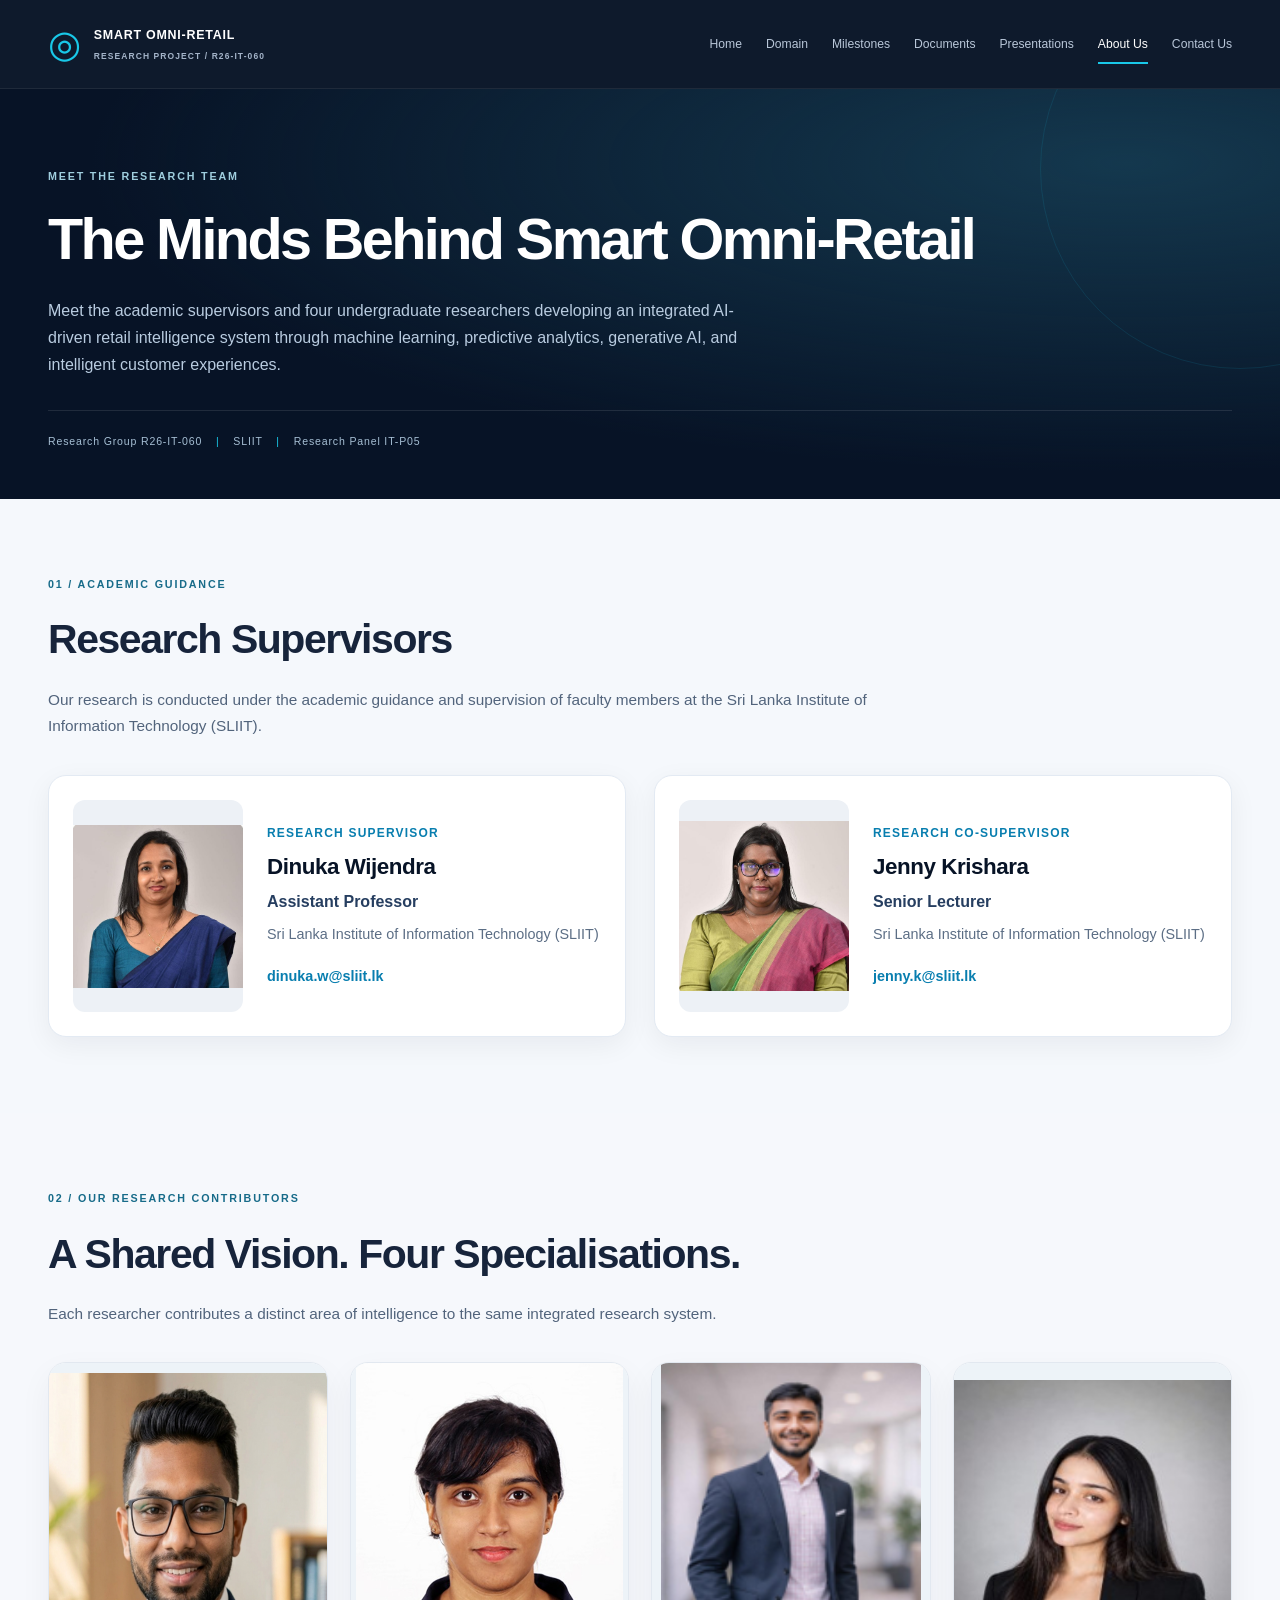
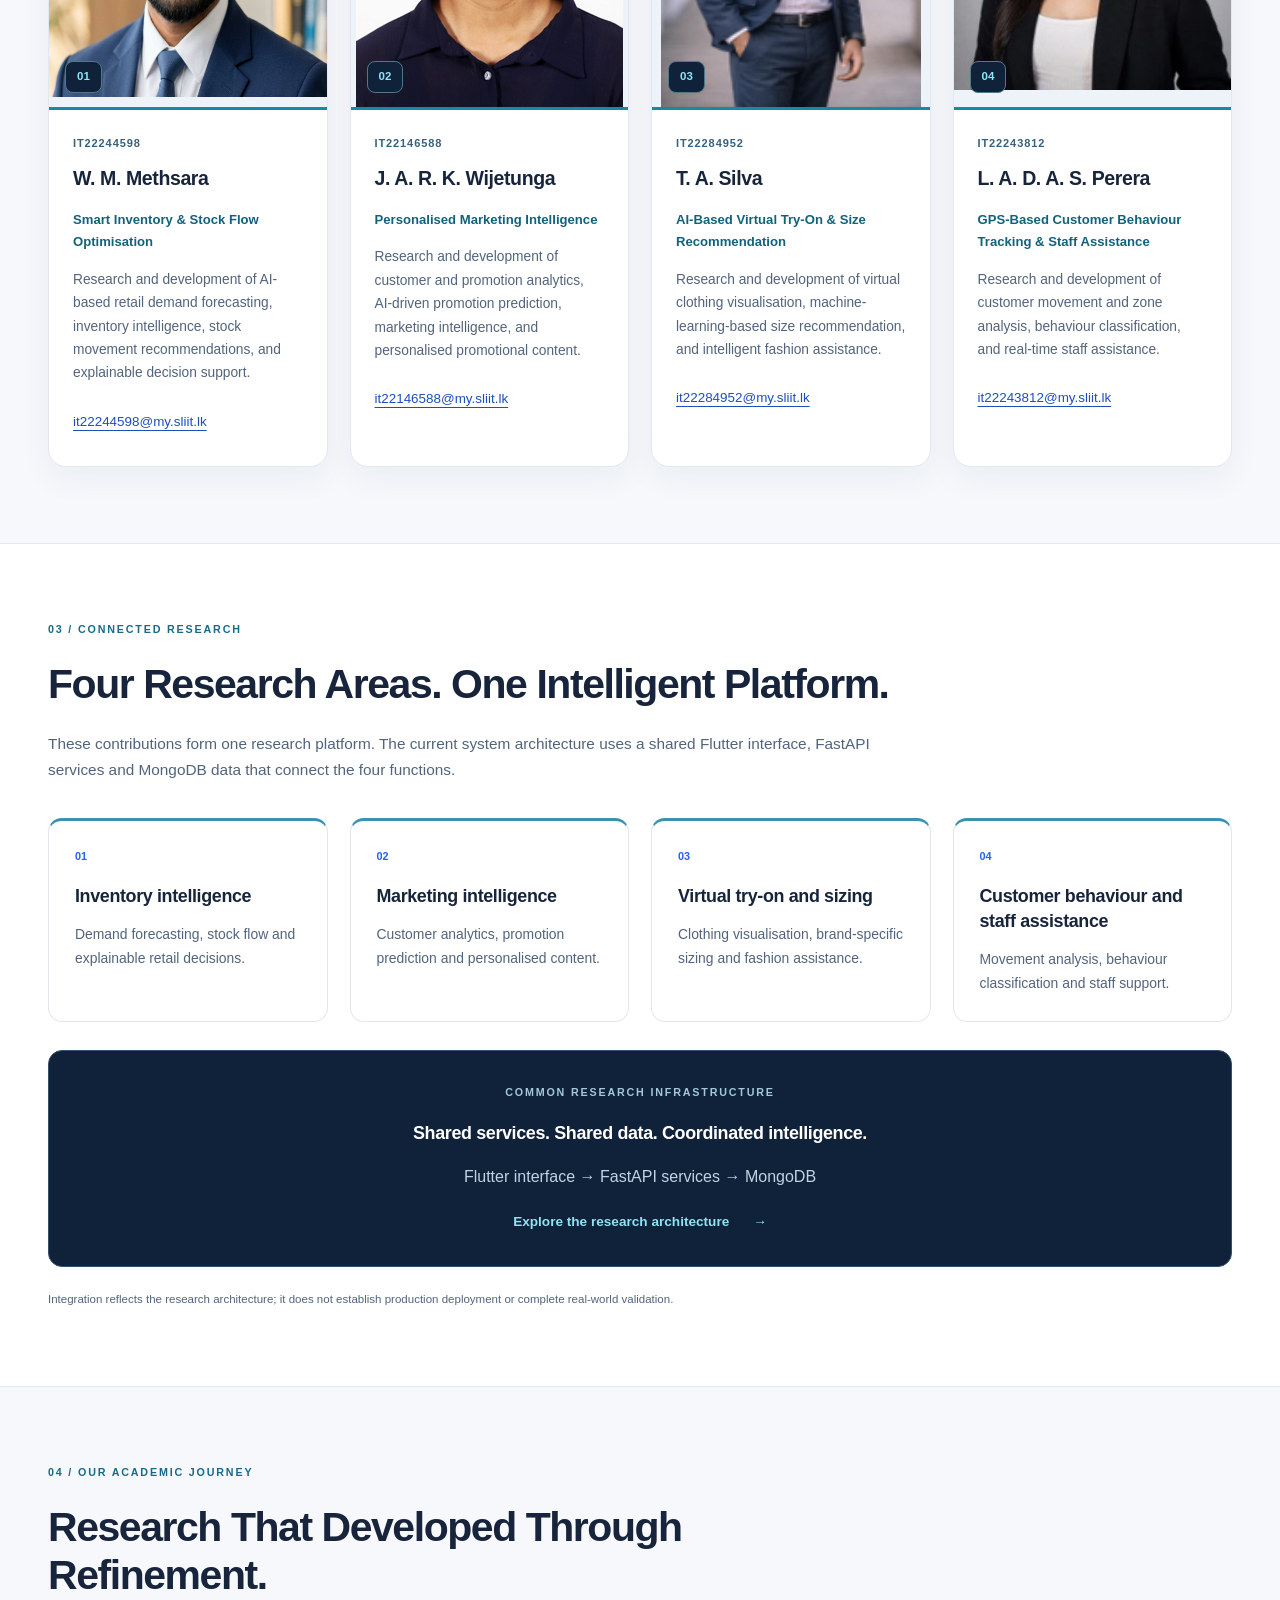
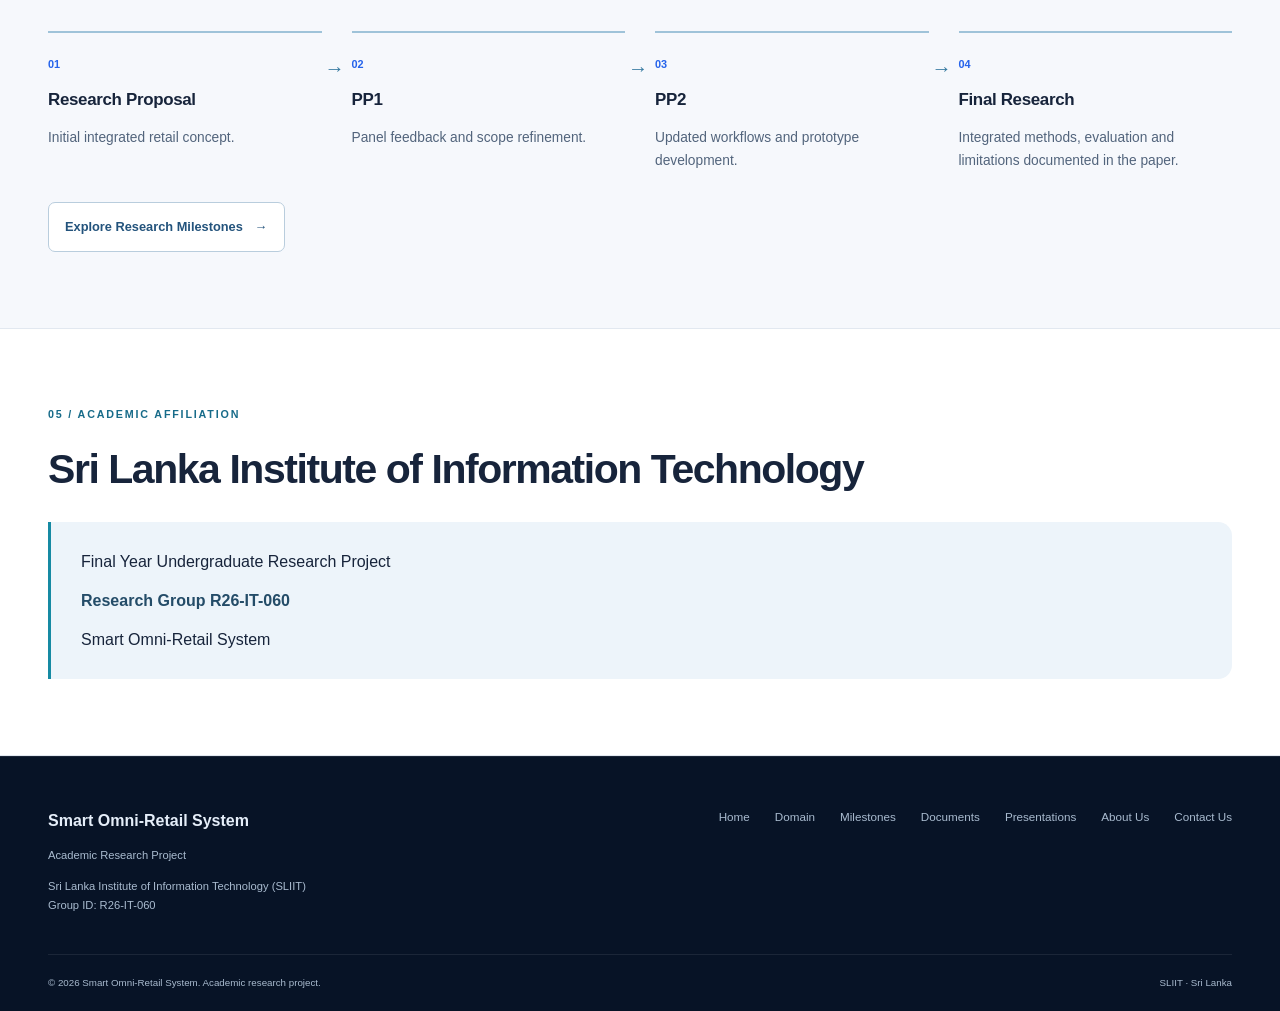
==== commit 343cdb61: "feat: add research supervisor profiles to about page" ====
--- a/about.html
+++ b/about.html
@@ -1,2 +1,588 @@
+
 <!DOCTYPE html>
-<html lang="en"><head><meta charset="utf-8"><meta name="viewport" content="width=device-width,initial-scale=1"><meta name="description" content="Smart Omni-Retail System: an integrated AI-driven fashion retail research project at SLIIT, group R26-IT-060."><meta name="theme-color" content="#071326"><title>About Us | Smart Omni-Retail Research</title><link rel="stylesheet" href="css/style.css"><link rel="stylesheet" href="css/components.css"><link rel="stylesheet" href="css/responsive.css"></head><body><a class="skip" href="#main">Skip to main content</a><header><div class="container header-inner"><a class="brand" href="index.html"><span class="brand-mark" aria-hidden="true">&#9678;</span><span>SMART OMNI-RETAIL<small>RESEARCH PROJECT / R26-IT-060</small></span></a><nav class="desktop-nav" aria-label="Main navigation"><a href="index.html">Home</a><a href="domain.html">Domain</a><a href="milestones.html">Milestones</a><a href="documents.html">Documents</a><a href="presentations.html">Presentations</a><a href="about.html" aria-current="page">About Us</a><a href="contact.html">Contact Us</a></nav><details class="mobile-nav"><summary>Menu <span aria-hidden="true">&#43;</span></summary><nav aria-label="Mobile navigation"><a href="index.html">Home</a><a href="domain.html">Domain</a><a href="milestones.html">Milestones</a><a href="documents.html">Documents</a><a href="presentations.html">Presentations</a><a href="about.html" aria-current="page">About Us</a><a href="contact.html">Contact Us</a></nav></details></div></header><main id="main" class="archive-page people-page"><section class="archive-hero"><div class="container"><p class="eyebrow">MEET THE RESEARCH TEAM</p><h1>The Minds Behind Smart Omni-Retail</h1><p class="archive-hero-description">Meet the four undergraduate researchers developing an integrated AI-driven retail intelligence system through research in machine learning, predictive analytics, generative AI, and intelligent customer experiences.</p><div class="archive-hero-meta">Research Group R26-IT-060 <span aria-hidden="true">|</span> SLIIT <span aria-hidden="true">|</span> Four Research Contributors</div></div></section><section class="section" id="researchers"><div class="container"><p class="eyebrow">01 / OUR RESEARCH CONTRIBUTORS</p><h2>A Shared Vision. Four Specialisations.</h2><p class="archive-lead">Each researcher contributes a distinct area of intelligence to the same integrated research system.</p><div class="team-grid"><article class="team-card"><div class="team-portrait"><img src="assets/images/team/W.M.Methsara_IT22244598.png" alt="Portrait of W. M. Methsara" width="476" height="555" loading="lazy" decoding="async"><span class="team-number" aria-hidden="true">01</span></div><div class="team-card-body"><p class="team-id">IT22244598</p><h3>W. M. Methsara</h3><p class="team-specialisation">Smart Inventory &amp; Stock Flow Optimisation</p><p class="team-summary">Research and development of AI-based retail demand forecasting, inventory intelligence, stock movement recommendations, and explainable decision support.</p><a class="team-email" href="mailto:it22244598@my.sliit.lk">it22244598@my.sliit.lk</a></div></article><article class="team-card"><div class="team-portrait"><img src="assets/images/team/J.A.R.K.WIJETUNGA_IT22146588.jpg" alt="Portrait of J. A. R. K. Wijetunga" width="531" height="683" loading="lazy" decoding="async"><span class="team-number" aria-hidden="true">02</span></div><div class="team-card-body"><p class="team-id">IT22146588</p><h3>J. A. R. K. Wijetunga</h3><p class="team-specialisation">Personalised Marketing Intelligence</p><p class="team-summary">Research and development of customer and promotion analytics, AI-driven promotion prediction, marketing intelligence, and personalised promotional content.</p><a class="team-email" href="mailto:it22146588@my.sliit.lk">it22146588@my.sliit.lk</a></div></article><article class="team-card"><div class="team-portrait"><img src="assets/images/team/T.A.Silva_IT22284952.png" alt="Portrait of T. A. Silva" width="146" height="193" loading="lazy" decoding="async"><span class="team-number" aria-hidden="true">03</span></div><div class="team-card-body"><p class="team-id">IT22284952</p><h3>T. A. Silva</h3><p class="team-specialisation">AI-Based Virtual Try-On &amp; Size Recommendation</p><p class="team-summary">Research and development of virtual clothing visualisation, machine-learning-based size recommendation, and intelligent fashion assistance.</p><a class="team-email" href="mailto:it22284952@my.sliit.lk">it22284952@my.sliit.lk</a></div></article><article class="team-card"><div class="team-portrait"><img src="assets/images/team/L.A.D.A.S.Perera_IT22243812.jpg" alt="Portrait of L. A. D. A. S. Perera" width="221" height="247" loading="lazy" decoding="async"><span class="team-number" aria-hidden="true">04</span></div><div class="team-card-body"><p class="team-id">IT22243812</p><h3>L. A. D. A. S. Perera</h3><p class="team-specialisation">GPS-Based Customer Behaviour Tracking &amp; Staff Assistance</p><p class="team-summary">Research and development of customer movement and zone analysis, behaviour classification, and real-time staff assistance.</p><a class="team-email" href="mailto:it22243812@my.sliit.lk">it22243812@my.sliit.lk</a></div></article></div></div></section><section class="section white-section" id="integrated-contributions"><div class="container"><p class="eyebrow">02 / CONNECTED RESEARCH</p><h2>Four Research Areas. One Intelligent Platform.</h2><p class="archive-lead">These contributions form one research platform. The current system architecture uses a shared Flutter interface, FastAPI services and MongoDB data that connect the four functions.</p><div class="team-function-grid"><article class="team-function"><span class="index">01</span><h3>Inventory intelligence</h3><p>Demand forecasting, stock flow and explainable retail decisions.</p></article><article class="team-function"><span class="index">02</span><h3>Marketing intelligence</h3><p>Customer analytics, promotion prediction and personalised content.</p></article><article class="team-function"><span class="index">03</span><h3>Virtual try-on and sizing</h3><p>Clothing visualisation, brand-specific sizing and fashion assistance.</p></article><article class="team-function"><span class="index">04</span><h3>Customer behaviour and staff assistance</h3><p>Movement analysis, behaviour classification and staff support.</p></article></div><div class="team-shared"><p class="eyebrow">COMMON RESEARCH INFRASTRUCTURE</p><h3>Shared services. Shared data. Coordinated intelligence.</h3><p>Flutter interface &rarr; FastAPI services &rarr; MongoDB</p><a class="text-link" href="domain.html#architecture">Explore the research architecture <span aria-hidden="true">&#8594;</span></a></div><p class="archive-source">Integration reflects the research architecture; it does not establish production deployment or complete real-world validation.</p></div></section><section class="section" id="team-journey"><div class="container"><p class="eyebrow">03 / OUR ACADEMIC JOURNEY</p><h2>Research That Developed Through Refinement.</h2><ol class="research-progression"><li><span class="index">01</span><h3>Research Proposal</h3><p>Initial integrated retail concept.</p></li><li><span class="index">02</span><h3>PP1</h3><p>Panel feedback and scope refinement.</p></li><li><span class="index">03</span><h3>PP2</h3><p>Updated workflows and prototype development.</p></li><li><span class="index">04</span><h3>Final Research</h3><p>Integrated methods, evaluation and limitations documented in the paper.</p></li></ol><div class="archive-bottom-links"><a class="button archive-outline" href="milestones.html">Explore Research Milestones <span aria-hidden="true">&#8594;</span></a></div></div></section><section class="section white-section" id="academic-affiliation"><div class="container"><p class="eyebrow">04 / ACADEMIC AFFILIATION</p><h2>Sri Lanka Institute of Information Technology</h2><div class="team-affiliation"><p>Final Year Undergraduate Research Project</p><strong>Research Group R26-IT-060</strong><p>Smart Omni-Retail System</p></div></div></section></main><footer><div class="container footer-grid"><div><a class="footer-brand" href="index.html">Smart Omni-Retail System</a><p>Academic Research Project</p><p>Sri Lanka Institute of Information Technology (SLIIT)<br>Group ID: R26-IT-060</p></div><nav aria-label="Footer navigation"><a href="index.html">Home</a><a href="domain.html">Domain</a><a href="milestones.html">Milestones</a><a href="documents.html">Documents</a><a href="presentations.html">Presentations</a><a href="about.html">About Us</a><a href="contact.html">Contact Us</a></nav></div><div class="container footer-bottom"><span>&copy; 2026 Smart Omni-Retail System. Academic research project.</span><span>SLIIT &middot; Sri Lanka</span></div></footer></body></html>+<html lang="en">
+<head>
+  <meta charset="utf-8">
+  <meta name="viewport" content="width=device-width, initial-scale=1">
+
+  <meta name="description"
+        content="Meet the research supervisors and four undergraduate researchers behind the Smart Omni-Retail System at SLIIT, group R26-IT-060.">
+
+  <meta name="theme-color" content="#071326">
+
+  <title>About Us | Smart Omni-Retail Research</title>
+
+  <link rel="stylesheet" href="css/style.css">
+  <link rel="stylesheet" href="css/components.css">
+  <link rel="stylesheet" href="css/responsive.css">
+</head>
+
+<body>
+
+<a class="skip" href="#main">Skip to main content</a>
+
+<!-- HEADER -->
+<header>
+  <div class="container header-inner">
+
+    <a class="brand" href="index.html">
+      <span class="brand-mark" aria-hidden="true">&#9678;</span>
+      <span>
+        SMART OMNI-RETAIL
+        <small>RESEARCH PROJECT / R26-IT-060</small>
+      </span>
+    </a>
+
+    <nav class="desktop-nav" aria-label="Main navigation">
+      <a href="index.html">Home</a>
+      <a href="domain.html">Domain</a>
+      <a href="milestones.html">Milestones</a>
+      <a href="documents.html">Documents</a>
+      <a href="presentations.html">Presentations</a>
+      <a href="about.html" aria-current="page">About Us</a>
+      <a href="contact.html">Contact Us</a>
+    </nav>
+
+    <details class="mobile-nav">
+      <summary>
+        Menu <span aria-hidden="true">&#43;</span>
+      </summary>
+
+      <nav aria-label="Mobile navigation">
+        <a href="index.html">Home</a>
+        <a href="domain.html">Domain</a>
+        <a href="milestones.html">Milestones</a>
+        <a href="documents.html">Documents</a>
+        <a href="presentations.html">Presentations</a>
+        <a href="about.html" aria-current="page">About Us</a>
+        <a href="contact.html">Contact Us</a>
+      </nav>
+    </details>
+
+  </div>
+</header>
+
+<main id="main" class="archive-page people-page">
+
+  <!-- ABOUT HERO -->
+  <section class="archive-hero">
+    <div class="container">
+
+      <p class="eyebrow">MEET THE RESEARCH TEAM</p>
+
+      <h1>The Minds Behind Smart Omni-Retail</h1>
+
+      <p class="archive-hero-description">
+        Meet the academic supervisors and four undergraduate
+        researchers developing an integrated AI-driven retail
+        intelligence system through machine learning, predictive
+        analytics, generative AI, and intelligent customer
+        experiences.
+      </p>
+
+      <div class="archive-hero-meta">
+        Research Group R26-IT-060
+        <span aria-hidden="true">|</span>
+        SLIIT
+        <span aria-hidden="true">|</span>
+        Research Panel IT-P05
+      </div>
+
+    </div>
+  </section>
+
+
+  <!-- SECTION 01: RESEARCH SUPERVISORS -->
+  <section class="section supervisors-section" id="supervisors" aria-labelledby="supervisors-heading">
+    <div class="container">
+
+      <p class="eyebrow">01 / ACADEMIC GUIDANCE</p>
+
+      <h2 id="supervisors-heading">Research Supervisors</h2>
+
+      <p class="archive-lead">
+        Our research is conducted under the academic guidance
+        and supervision of faculty members at the Sri Lanka
+        Institute of Information Technology (SLIIT).
+      </p>
+
+      <div class="supervisors-grid">
+
+        <!-- SUPERVISOR: DINUKA WIJENDRA -->
+        <article class="supervisor-card">
+
+          <div class="supervisor-photo">
+            <img
+              src="assets/images/team/dinuka.jpeg"
+              width="956" height="918"
+              alt="Portrait of Dinuka Wijendra"
+              loading="lazy"
+              decoding="async">
+          </div>
+
+          <div class="supervisor-content">
+
+            <p class="supervisor-role">
+              RESEARCH SUPERVISOR
+            </p>
+
+            <h3>Dinuka Wijendra</h3>
+
+            <p class="supervisor-designation">
+              Assistant Professor
+            </p>
+
+            <p class="supervisor-institution">
+              Sri Lanka Institute of Information
+              Technology (SLIIT)
+            </p>
+
+            <a
+              class="supervisor-email"
+              href="mailto:dinuka.w@sliit.lk">
+              dinuka.w@sliit.lk
+            </a>
+
+          </div>
+        </article>
+
+
+        <!-- CO-SUPERVISOR: JENNY KRISHARA -->
+        <article class="supervisor-card">
+
+          <div class="supervisor-photo">
+            <img
+              src="assets/images/team/jenny.jpeg"
+              width="918" height="917"
+              alt="Portrait of Jenny Krishara"
+              loading="lazy"
+              decoding="async">
+          </div>
+
+          <div class="supervisor-content">
+
+            <p class="supervisor-role">
+              RESEARCH CO-SUPERVISOR
+            </p>
+
+            <h3>Jenny Krishara</h3>
+
+            <p class="supervisor-designation">
+              Senior Lecturer
+            </p>
+
+            <p class="supervisor-institution">
+              Sri Lanka Institute of Information
+              Technology (SLIIT)
+            </p>
+
+            <a
+              class="supervisor-email"
+              href="mailto:jenny.k@sliit.lk">
+              jenny.k@sliit.lk
+            </a>
+
+          </div>
+        </article>
+
+      </div>
+    </div>
+  </section>
+
+
+  <!-- SECTION 02: RESEARCH CONTRIBUTORS -->
+  <section class="section" id="researchers">
+    <div class="container">
+
+      <p class="eyebrow">02 / OUR RESEARCH CONTRIBUTORS</p>
+
+      <h2>A Shared Vision. Four Specialisations.</h2>
+
+      <p class="archive-lead">
+        Each researcher contributes a distinct area of
+        intelligence to the same integrated research system.
+      </p>
+
+      <div class="team-grid">
+
+        <!-- RESEARCHER 01 -->
+        <article class="team-card">
+
+          <div class="team-portrait">
+            <img
+              src="assets/images/team/W.M.Methsara_IT22244598.png"
+              alt="Portrait of W. M. Methsara"
+              width="476"
+              height="555"
+              loading="lazy"
+              decoding="async">
+
+            <span class="team-number" aria-hidden="true">01</span>
+          </div>
+
+          <div class="team-card-body">
+
+            <p class="team-id">IT22244598</p>
+
+            <h3>W. M. Methsara</h3>
+
+            <p class="team-specialisation">
+              Smart Inventory &amp; Stock Flow Optimisation
+            </p>
+
+            <p class="team-summary">
+              Research and development of AI-based retail
+              demand forecasting, inventory intelligence,
+              stock movement recommendations, and
+              explainable decision support.
+            </p>
+
+            <a
+              class="team-email"
+              href="mailto:it22244598@my.sliit.lk">
+              it22244598@my.sliit.lk
+            </a>
+
+          </div>
+        </article>
+
+
+        <!-- RESEARCHER 02 -->
+        <article class="team-card">
+
+          <div class="team-portrait">
+            <img
+              src="assets/images/team/J.A.R.K.WIJETUNGA_IT22146588.jpg"
+              alt="Portrait of J. A. R. K. Wijetunga"
+              width="531"
+              height="683"
+              loading="lazy"
+              decoding="async">
+
+            <span class="team-number" aria-hidden="true">02</span>
+          </div>
+
+          <div class="team-card-body">
+
+            <p class="team-id">IT22146588</p>
+
+            <h3>J. A. R. K. Wijetunga</h3>
+
+            <p class="team-specialisation">
+              Personalised Marketing Intelligence
+            </p>
+
+            <p class="team-summary">
+              Research and development of customer and
+              promotion analytics, AI-driven promotion
+              prediction, marketing intelligence, and
+              personalised promotional content.
+            </p>
+
+            <a
+              class="team-email"
+              href="mailto:it22146588@my.sliit.lk">
+              it22146588@my.sliit.lk
+            </a>
+
+          </div>
+        </article>
+
+
+        <!-- RESEARCHER 03 -->
+        <article class="team-card">
+
+          <div class="team-portrait">
+            <img
+              src="assets/images/team/T.A.Silva_IT22284952.png"
+              alt="Portrait of T. A. Silva"
+              width="146"
+              height="193"
+              loading="lazy"
+              decoding="async">
+
+            <span class="team-number" aria-hidden="true">03</span>
+          </div>
+
+          <div class="team-card-body">
+
+            <p class="team-id">IT22284952</p>
+
+            <h3>T. A. Silva</h3>
+
+            <p class="team-specialisation">
+              AI-Based Virtual Try-On &amp; Size Recommendation
+            </p>
+
+            <p class="team-summary">
+              Research and development of virtual clothing
+              visualisation, machine-learning-based size
+              recommendation, and intelligent fashion
+              assistance.
+            </p>
+
+            <a
+              class="team-email"
+              href="mailto:it22284952@my.sliit.lk">
+              it22284952@my.sliit.lk
+            </a>
+
+          </div>
+        </article>
+
+
+        <!-- RESEARCHER 04 -->
+        <article class="team-card">
+
+          <div class="team-portrait">
+            <img
+              src="assets/images/team/L.A.D.A.S.Perera_IT22243812.jpg"
+              alt="Portrait of L. A. D. A. S. Perera"
+              width="221"
+              height="247"
+              loading="lazy"
+              decoding="async">
+
+            <span class="team-number" aria-hidden="true">04</span>
+          </div>
+
+          <div class="team-card-body">
+
+            <p class="team-id">IT22243812</p>
+
+            <h3>L. A. D. A. S. Perera</h3>
+
+            <p class="team-specialisation">
+              GPS-Based Customer Behaviour Tracking
+              &amp; Staff Assistance
+            </p>
+
+            <p class="team-summary">
+              Research and development of customer movement
+              and zone analysis, behaviour classification,
+              and real-time staff assistance.
+            </p>
+
+            <a
+              class="team-email"
+              href="mailto:it22243812@my.sliit.lk">
+              it22243812@my.sliit.lk
+            </a>
+
+          </div>
+        </article>
+
+      </div>
+    </div>
+  </section>
+
+
+  <!-- SECTION 03: CONNECTED RESEARCH -->
+  <section class="section white-section" id="integrated-contributions">
+    <div class="container">
+
+      <p class="eyebrow">03 / CONNECTED RESEARCH</p>
+
+      <h2>Four Research Areas. One Intelligent Platform.</h2>
+
+      <p class="archive-lead">
+        These contributions form one research platform.
+        The current system architecture uses a shared
+        Flutter interface, FastAPI services and MongoDB
+        data that connect the four functions.
+      </p>
+
+      <div class="team-function-grid">
+
+        <article class="team-function">
+          <span class="index">01</span>
+          <h3>Inventory intelligence</h3>
+          <p>
+            Demand forecasting, stock flow and
+            explainable retail decisions.
+          </p>
+        </article>
+
+        <article class="team-function">
+          <span class="index">02</span>
+          <h3>Marketing intelligence</h3>
+          <p>
+            Customer analytics, promotion prediction
+            and personalised content.
+          </p>
+        </article>
+
+        <article class="team-function">
+          <span class="index">03</span>
+          <h3>Virtual try-on and sizing</h3>
+          <p>
+            Clothing visualisation, brand-specific
+            sizing and fashion assistance.
+          </p>
+        </article>
+
+        <article class="team-function">
+          <span class="index">04</span>
+          <h3>Customer behaviour and staff assistance</h3>
+          <p>
+            Movement analysis, behaviour classification
+            and staff support.
+          </p>
+        </article>
+
+      </div>
+
+      <div class="team-shared">
+
+        <p class="eyebrow">COMMON RESEARCH INFRASTRUCTURE</p>
+
+        <h3>
+          Shared services. Shared data.
+          Coordinated intelligence.
+        </h3>
+
+        <p>
+          Flutter interface &rarr;
+          FastAPI services &rarr;
+          MongoDB
+        </p>
+
+        <a class="text-link" href="domain.html#architecture">
+          Explore the research architecture
+          <span aria-hidden="true">&#8594;</span>
+        </a>
+
+      </div>
+
+      <p class="archive-source">
+        Integration reflects the research architecture;
+        it does not establish production deployment
+        or complete real-world validation.
+      </p>
+
+    </div>
+  </section>
+
+
+  <!-- SECTION 04: ACADEMIC JOURNEY -->
+  <section class="section" id="team-journey">
+    <div class="container">
+
+      <p class="eyebrow">04 / OUR ACADEMIC JOURNEY</p>
+
+      <h2>Research That Developed Through Refinement.</h2>
+
+      <ol class="research-progression">
+
+        <li>
+          <span class="index">01</span>
+          <h3>Research Proposal</h3>
+          <p>Initial integrated retail concept.</p>
+        </li>
+
+        <li>
+          <span class="index">02</span>
+          <h3>PP1</h3>
+          <p>Panel feedback and scope refinement.</p>
+        </li>
+
+        <li>
+          <span class="index">03</span>
+          <h3>PP2</h3>
+          <p>Updated workflows and prototype development.</p>
+        </li>
+
+        <li>
+          <span class="index">04</span>
+          <h3>Final Research</h3>
+          <p>
+            Integrated methods, evaluation and
+            limitations documented in the paper.
+          </p>
+        </li>
+
+      </ol>
+
+      <div class="archive-bottom-links">
+
+        <a
+          class="button archive-outline"
+          href="milestones.html">
+          Explore Research Milestones
+          <span aria-hidden="true">&#8594;</span>
+        </a>
+
+      </div>
+
+    </div>
+  </section>
+
+
+  <!-- SECTION 05: ACADEMIC AFFILIATION -->
+  <section class="section white-section" id="academic-affiliation">
+    <div class="container">
+
+      <p class="eyebrow">05 / ACADEMIC AFFILIATION</p>
+
+      <h2>Sri Lanka Institute of Information Technology</h2>
+
+      <div class="team-affiliation">
+
+        <p>Final Year Undergraduate Research Project</p>
+
+        <strong>Research Group R26-IT-060</strong>
+
+        <p>Smart Omni-Retail System</p>
+
+      </div>
+
+    </div>
+  </section>
+
+</main>
+
+
+<!-- FOOTER -->
+<footer>
+
+  <div class="container footer-grid">
+
+    <div>
+      <a class="footer-brand" href="index.html">
+        Smart Omni-Retail System
+      </a>
+
+      <p>Academic Research Project</p>
+
+      <p>
+        Sri Lanka Institute of Information Technology (SLIIT)
+        <br>
+        Group ID: R26-IT-060
+      </p>
+    </div>
+
+    <nav aria-label="Footer navigation">
+      <a href="index.html">Home</a>
+      <a href="domain.html">Domain</a>
+      <a href="milestones.html">Milestones</a>
+      <a href="documents.html">Documents</a>
+      <a href="presentations.html">Presentations</a>
+      <a href="about.html">About Us</a>
+      <a href="contact.html">Contact Us</a>
+    </nav>
+
+  </div>
+
+  <div class="container footer-bottom">
+    <span>
+      &copy; 2026 Smart Omni-Retail System.
+      Academic research project.
+    </span>
+
+    <span>SLIIT &middot; Sri Lanka</span>
+  </div>
+
+</footer>
+
+</body>
+</html>
--- a/css/components.css
+++ b/css/components.css
@@ -852,3 +852,134 @@
 .is-conducted{background:#eaf2f8;color:#244c68}
 .is-scheduled{background:#fff3d9;color:#715015}
 .milestone-card .milestone-date{font-weight:650;color:#244c68}
+
+
+/* Research Supervisors */
+
+.supervisors-section {
+  background: #f5f8fc;
+}
+
+.supervisors-grid {
+  display: grid;
+  grid-template-columns: repeat(2, minmax(0, 1fr));
+  gap: 28px;
+  margin-top: 36px;
+}
+
+.supervisor-card {
+  display: flex;
+  align-items: center;
+  gap: 24px;
+  padding: 24px;
+  background: #ffffff;
+  border: 1px solid #e3eaf3;
+  border-radius: 18px;
+  box-shadow: 0 8px 28px rgba(7, 19, 38, 0.06);
+  transition: transform 0.2s ease, box-shadow 0.2s ease;
+}
+
+.supervisor-card:hover {
+  transform: translateY(-3px);
+  box-shadow: 0 12px 32px rgba(7, 19, 38, 0.10);
+}
+
+.supervisor-photo {
+  flex: 0 0 170px;
+  width: 170px;
+  aspect-ratio: 4 / 5;
+  overflow: hidden;
+  border-radius: 12px;
+  background: #edf1f6;
+}
+
+.supervisor-photo img {
+  display: block;
+  width: 100%;
+  height: 100%;
+  object-fit: contain;
+}
+
+.supervisor-content {
+  min-width: 0;
+}
+
+.supervisor-role {
+  color: #087eaf;
+  font-size: 0.75rem;
+  font-weight: 700;
+  letter-spacing: 0.1em;
+  margin-bottom: 10px;
+}
+
+.supervisor-content h3 {
+  color: #071326;
+  font-size: 1.4rem;
+  margin-bottom: 8px;
+}
+
+.supervisor-designation {
+  color: #263e60;
+  font-weight: 600;
+  margin-bottom: 8px;
+}
+
+.supervisor-institution {
+  color: #5c6e85;
+  font-size: 0.9rem;
+  line-height: 1.6;
+  margin-bottom: 16px;
+}
+
+.supervisor-email {
+  color: #087eaf;
+  font-weight: 600;
+  font-size: 0.9rem;
+  overflow-wrap: anywhere;
+  text-decoration: none;
+}
+
+.supervisor-email:hover {
+  text-decoration: underline;
+}
+
+.supervisor-email:focus-visible {
+  outline: 2px solid #087eaf;
+  outline-offset: 4px;
+}
+
+/* Responsive supervisor cards */
+
+@media (max-width: 1100px) {
+  .supervisor-card {
+    flex-direction: column;
+    align-items: flex-start;
+  }
+
+  .supervisor-photo {
+    flex-basis: auto;
+    width: 100%;
+    height: 260px;
+  }
+}
+
+@media (max-width: 680px) {
+  .supervisors-grid {
+    grid-template-columns: 1fr;
+    gap: 20px;
+  }
+
+  .supervisor-card {
+    padding: 20px;
+  }
+
+  .supervisor-photo {
+    height: 280px;
+  }
+}
+
+@media (prefers-reduced-motion: reduce) {
+  .supervisor-card {
+    transition: none;
+  }
+}
